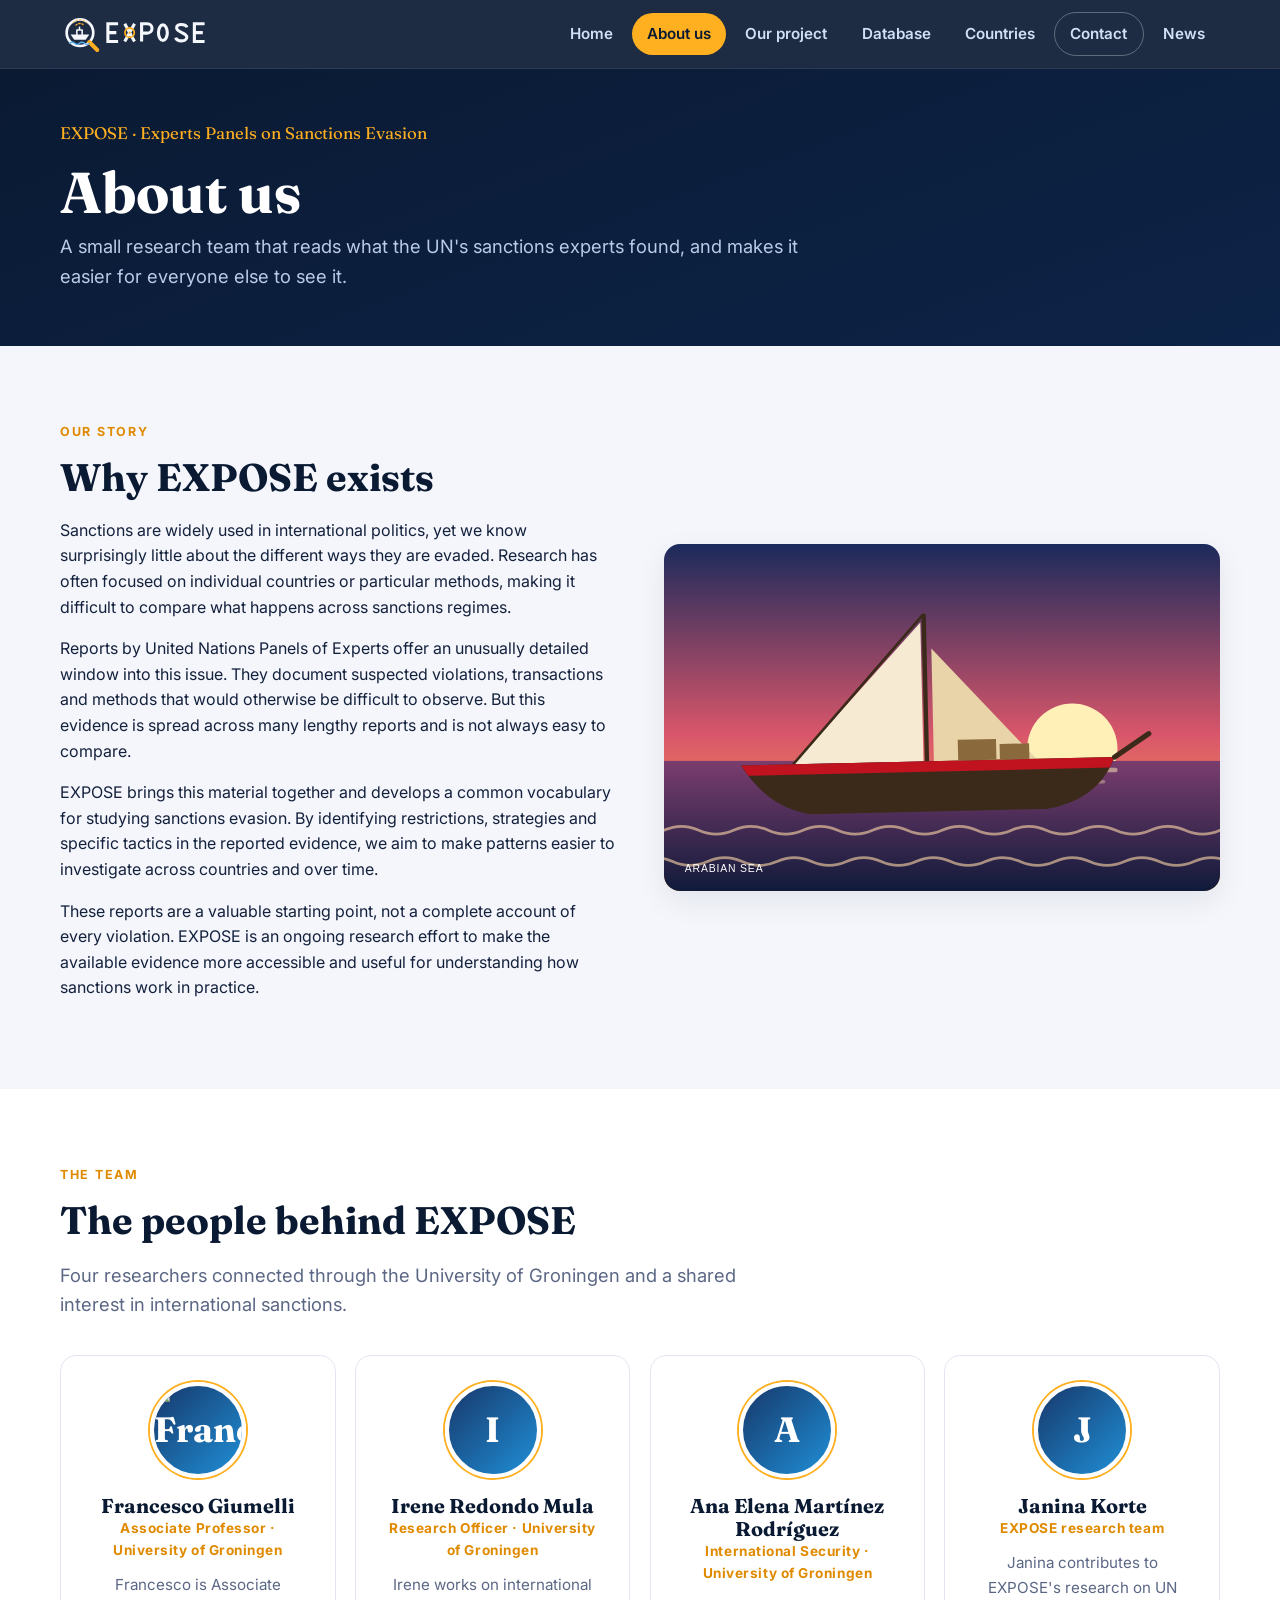
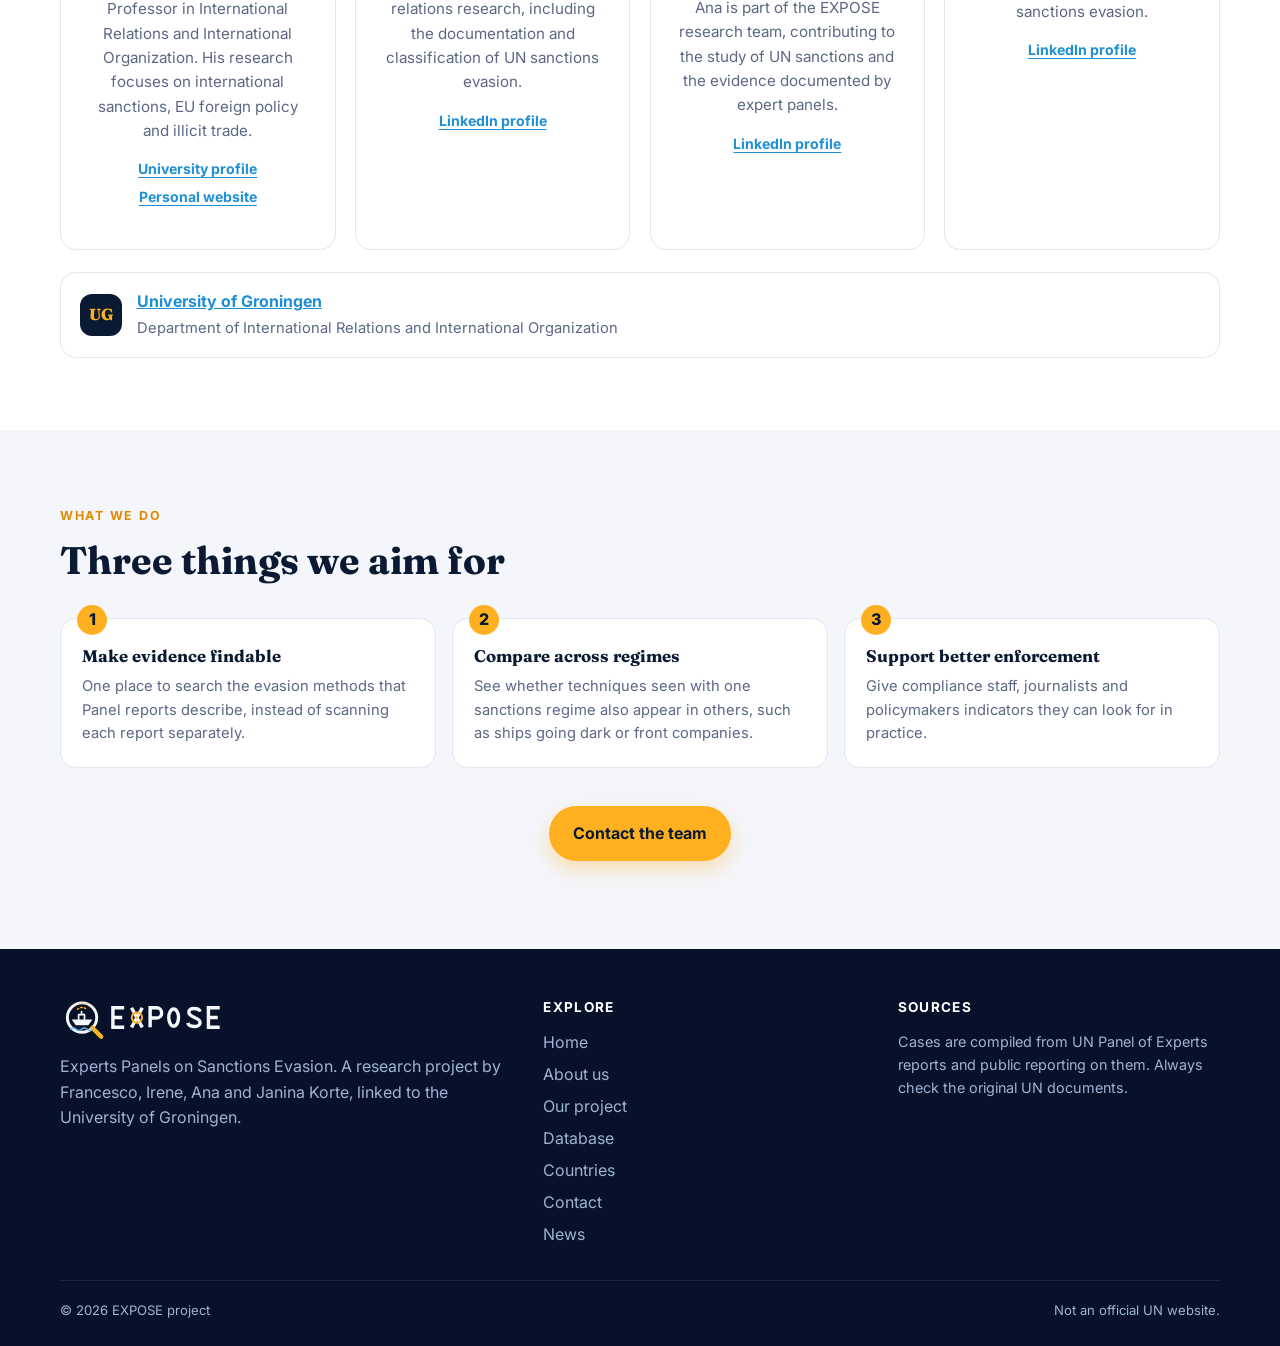
==== about.html @ 58bb4374 "Copy original EXPOSE Try 5 site and research data" ====
<!DOCTYPE html>
<html lang="en">
<head>
  <meta charset="utf-8">
  <meta name="viewport" content="width=device-width, initial-scale=1">
  <title>About us – EXPOSE</title>
  <meta name="description" content="The team behind EXPOSE, Experts Panels on Sanctions Evasion, University of Groningen.">
  <link rel="icon" href="assets/favicon.svg" type="image/svg+xml">
  <link rel="preconnect" href="https://fonts.googleapis.com">
  <link href="https://fonts.googleapis.com/css2?family=Fraunces:opsz,wght@9..144,600;9..144,700&family=Inter:wght@400;600;700;800&display=swap" rel="stylesheet">
  <link rel="stylesheet" href="css/style.css">
  <link rel="stylesheet" href="css/document-search.css">
</head>
<body data-page="about">
  <a class="skip" href="#main">Skip to content</a>
  <header class="site-header">
    <div class="container nav">
      <a class="brand" href="index.html" aria-label="EXPOSE home"><img src="assets/logo.svg" alt="EXPOSE"></a>
      <button class="menu-toggle" aria-expanded="false" aria-controls="menu">&#9776; Menu</button>
      <ul id="menu" class="menu">
        <li><a href="index.html">Home</a></li>
        <li><a href="about.html" aria-current="page">About us</a></li>
        <li><a href="our-project.html">Our project</a></li>
        <li><a href="database.html">Database</a></li>
        <li><a href="countries.html">Countries</a></li>
        <li class="cta"><a href="contact.html">Contact</a></li>
        <li><a href="news.html">News</a></li></ul>
    </div>
  </header>

  <main id="main">
    <section class="page-hero">
      <div class="container">
        <div class="tagline">EXPOSE &middot; Experts Panels on Sanctions Evasion</div>
        <h1>About us</h1>
        <p class="lead">A small research team that reads what the UN's sanctions experts found, and makes it easier for everyone else to see it.</p>
      </div>
    </section>

    <section>
      <div class="container split">
        <div class="reveal">
          <span class="eyebrow">Our story</span>
          <h2>Why EXPOSE exists</h2>
          <p>Sanctions are widely used in international politics, yet we know surprisingly little about the different ways they are evaded. Research has often focused on individual countries or particular methods, making it difficult to compare what happens across sanctions regimes.</p>
          <p>Reports by United Nations Panels of Experts offer an unusually detailed window into this issue. They document suspected violations, transactions and methods that would otherwise be difficult to observe. But this evidence is spread across many lengthy reports and is not always easy to compare.</p>
          <p>EXPOSE brings this material together and develops a common vocabulary for studying sanctions evasion. By identifying restrictions, strategies and specific tactics in the reported evidence, we aim to make patterns easier to investigate across countries and over time.</p>
          <p>These reports are a valuable starting point, not a complete account of every violation. EXPOSE is an ongoing research effort to make the available evidence more accessible and useful for understanding how sanctions work in practice.</p>
        </div>
        <div class="reveal">
          <img class="rounded" src="assets/img/dhow.svg" alt="Illustration of a traditional dhow at dusk in the Arabian Sea" loading="lazy">
        </div>
      </div>
    </section>

    <section class="section-alt">
      <div class="container">
        <div class="section-head reveal">
          <span class="eyebrow">The team</span>
          <h2>The people behind EXPOSE</h2>
          <p class="lead">Four researchers connected through the University of Groningen and a shared interest in international sanctions.</p>
        </div>
        <div class="team reveal">
          <article class="person">
            <img class="avatar" src="assets/francesco.jpg" alt="Francesco Giumelli">
            <h3>Francesco Giumelli</h3>
            <div class="role">Associate Professor · University of Groningen</div>
            <p>Francesco is Associate Professor in International Relations and International Organization. His research focuses on international sanctions, EU foreign policy and illicit trade.</p>
            <p class="profile-links"><a href="https://www.rug.nl/staff/f.giumelli/?lang=en" target="_blank" rel="noopener noreferrer">University profile</a><a href="https://www.giumelli.org" target="_blank" rel="noopener noreferrer">Personal website</a></p>
          </article>
          <article class="person">
            <div class="avatar" aria-hidden="true">I</div>
            <h3>Irene Redondo Mula</h3>
            <div class="role">Research Officer · University of Groningen</div>
            <p>Irene works on international relations research, including the documentation and classification of UN sanctions evasion.</p>
            <p class="profile-links"><a href="https://www.linkedin.com/in/irene-redondo-mula/" target="_blank" rel="noopener noreferrer">LinkedIn profile</a></p>
          </article>
          <article class="person">
            <div class="avatar" aria-hidden="true">A</div>
            <h3>Ana Elena Martínez Rodríguez</h3>
            <div class="role">International Security · University of Groningen</div>
            <p>Ana is part of the EXPOSE research team, contributing to the study of UN sanctions and the evidence documented by expert panels.</p>
            <p class="profile-links"><a href="https://www.linkedin.com/in/ana-elena-mtz/" target="_blank" rel="noopener noreferrer">LinkedIn profile</a></p>
          </article>
          <article class="person">
            <div class="avatar" aria-hidden="true">J</div>
            <h3>Janina Korte</h3>
            <div class="role">EXPOSE research team</div>
            <p>Janina contributes to EXPOSE's research on UN sanctions evasion.</p>
            <p class="profile-links"><a href="https://www.linkedin.com/in/janina-korte-214462223/" target="_blank" rel="noopener noreferrer">LinkedIn profile</a></p>
          </article>
        </div>
        <div class="uni reveal">
          <div class="dot" aria-hidden="true">UG</div>
          <div><strong><a href="https://www.rug.nl/" target="_blank" rel="noopener noreferrer">University of Groningen</a></strong><div class="uni-note">Department of International Relations and International Organization</div></div>
        </div>
      </div>
    </section>

    <section>
      <div class="container">
        <div class="section-head reveal">
          <span class="eyebrow">What we do</span>
          <h2>Three things we aim for</h2>
        </div>
        <div class="steps" style="grid-template-columns:repeat(3,1fr)">
          <div class="step reveal"><h3>Make evidence findable</h3><p>One place to search the evasion methods that Panel reports describe, instead of scanning each report separately.</p></div>
          <div class="step reveal"><h3>Compare across regimes</h3><p>See whether techniques seen with one sanctions regime also appear in others, such as ships going dark or front companies.</p></div>
          <div class="step reveal"><h3>Support better enforcement</h3><p>Give compliance staff, journalists and policymakers indicators they can look for in practice.</p></div>
        </div>
        <p style="text-align:center;margin-top:2.4rem"><a class="btn btn-primary" href="contact.html">Contact the team</a></p>
      </div>
    </section>
  </main>

  <footer class="site-footer">
    <div class="container">
      <div class="foot">
        <div><img src="assets/logo.svg" alt="EXPOSE"><p>Experts Panels on Sanctions Evasion. A research project by Francesco, Irene, Ana and Janina Korte, linked to the University of Groningen.</p></div>
        <div><h4>Explore</h4><ul><li><a href="index.html">Home</a></li><li><a href="about.html">About us</a></li><li><a href="our-project.html">Our project</a></li><li><a href="database.html">Database</a></li>
        <li><a href="countries.html">Countries</a></li><li><a href="contact.html">Contact</a></li><li><a href="news.html">News</a></li></ul></div>
        <div><h4>Sources</h4><p style="font-size:.9rem">Cases are compiled from UN Panel of Experts reports and public reporting on them. Always check the original UN documents.</p></div>
      </div>
      <div class="legal"><span>&copy; <span data-year></span> EXPOSE project</span><span>Not an official UN website.</span></div>
    </div>
  </footer>

  <script src="data/cases.js"></script>
  <script src="js/main.js"></script>
</body>
</html>
---- css/style.css ----
/* EXPOSE – Experts Panels on Sanctions Evasion */
:root{
  --navy:#0a1a33; --navy-2:#102a52; --navy-3:#17386b;
  --ink:#14213d; --muted:#5b6785; --bg:#f4f6fb; --card:#fff; --line:#e1e6f0;
  --amber:#ffb020; --amber-d:#e08a00; --teal:#2ec4b6; --blue:#1f8fd6;
  --radius:16px; --shadow:0 10px 30px rgba(10,26,51,.08);
  --serif:"Fraunces",Georgia,"Times New Roman",serif;
  --sans:"Inter",system-ui,-apple-system,"Segoe UI",Roboto,Arial,sans-serif;
}
*{box-sizing:border-box}
html{scroll-behavior:smooth}
body{margin:0;font-family:var(--sans);color:var(--ink);background:var(--bg);line-height:1.6;-webkit-font-smoothing:antialiased}
img{max-width:100%;display:block}
a{color:var(--blue)}
h1,h2,h3{font-family:var(--serif);line-height:1.15;margin:0 0 .5em;color:var(--navy)}
h1{font-size:clamp(2.2rem,5vw,3.6rem)} h2{font-size:clamp(1.7rem,3vw,2.4rem)} h3{font-size:1.25rem}
p{margin:0 0 1em}
.container{width:min(1160px,92vw);margin-inline:auto}
.skip{position:absolute;left:-999px;top:0;background:var(--amber);color:#000;padding:.6rem 1rem;z-index:100}
.skip:focus{left:8px;top:8px}
.eyebrow{display:inline-block;font-size:.78rem;font-weight:700;letter-spacing:.14em;text-transform:uppercase;color:var(--amber-d);margin-bottom:.8rem}
.lead{font-size:1.15rem;color:var(--muted);max-width:62ch}

/* header / menu */
.site-header{position:sticky;top:0;z-index:50;background:rgba(10,26,51,.92);backdrop-filter:blur(10px);border-bottom:1px solid rgba(255,255,255,.08)}
.nav{display:flex;align-items:center;justify-content:space-between;height:68px}
.brand img{height:40px;width:auto}
.menu{display:flex;gap:.25rem;list-style:none;margin:0;padding:0;align-items:center}
.menu a{display:block;padding:.55rem .95rem;border-radius:999px;color:#cfe0f7;text-decoration:none;font-weight:600;font-size:.95rem;transition:.2s}
.menu a:hover{background:rgba(255,255,255,.08);color:#fff}
.menu a[aria-current="page"]{color:#0a1a33;background:var(--amber)}
.menu .cta a{border:1px solid rgba(255,255,255,.3)}
.menu-toggle{display:none;background:none;border:1px solid rgba(255,255,255,.3);color:#fff;border-radius:10px;padding:.45rem .7rem;font-size:1rem;cursor:pointer}
@media(max-width:860px){
  .menu-toggle{display:block}
  .menu{position:absolute;left:0;right:0;top:68px;background:var(--navy);flex-direction:column;align-items:stretch;padding:.8rem 4vw 1.2rem;display:none;border-bottom:1px solid rgba(255,255,255,.1)}
  .menu.open{display:flex}
}

/* buttons */
.btn{display:inline-flex;align-items:center;gap:.5rem;padding:.8rem 1.4rem;border-radius:999px;font-weight:700;text-decoration:none;border:2px solid transparent;cursor:pointer;font-size:1rem;font-family:inherit;transition:transform .15s,box-shadow .15s,background .2s}
.btn:hover{transform:translateY(-2px)}
.btn-primary{background:var(--amber);color:#0a1a33;box-shadow:0 8px 20px rgba(255,176,32,.35)}
.btn-ghost{border-color:rgba(255,255,255,.4);color:#fff}
.btn-ghost:hover{background:rgba(255,255,255,.1)}
.btn-dark{background:var(--navy);color:#fff}
.btn-outline{border-color:var(--navy);color:var(--navy);background:transparent}
.btn-sm{padding:.5rem 1rem;font-size:.9rem}

/* hero */
.hero{background:radial-gradient(1200px 600px at 80% 0%,#1d4a8a 0%,transparent 60%),linear-gradient(160deg,var(--navy) 0%,#07122a 100%);color:#e9f0fb;padding:4.5rem 0 5.5rem;overflow:hidden}
.hero .grid{display:grid;grid-template-columns:1.05fr .95fr;gap:2.5rem;align-items:center}
.hero h1{color:#fff;font-size:clamp(1.9rem,3.6vw,2.8rem)}
.hero .logo-big{width:min(460px,100%);margin-bottom:1.2rem}
.expansion{display:flex;flex-wrap:wrap;gap:.35rem .7rem;font-family:var(--serif);font-size:clamp(1.15rem,2vw,1.5rem);margin:0 0 1.2rem;color:#cfe0f7}
.expansion b{color:var(--amber)}
.hero .lead{color:#b9cbe6}
.hero .actions{display:flex;flex-wrap:wrap;gap:.8rem;margin-top:1.6rem}
.hero-art img{width:100%;filter:drop-shadow(0 20px 40px rgba(0,0,0,.35))}
@media(max-width:900px){.hero .grid{grid-template-columns:1fr}}
.page-hero{background:linear-gradient(160deg,var(--navy),#0d2347);color:#cfe0f7;padding:3.2rem 0 3.4rem}
.page-hero h1{color:#fff;margin-bottom:.4rem}
.page-hero .tagline{font-family:var(--serif);color:var(--amber);font-size:1.05rem;margin-bottom:.8rem}
.page-hero .lead{color:#b9cbe6;margin:0}

/* sections */
section{padding:4.5rem 0}
.section-alt{background:#fff}
.section-head{max-width:720px;margin-bottom:2.2rem}
.split{display:grid;grid-template-columns:1fr 1fr;gap:3rem;align-items:center}
@media(max-width:860px){.split{grid-template-columns:1fr}}
.rounded{border-radius:var(--radius);box-shadow:var(--shadow)}

/* stats */
.stats{background:var(--navy-2);color:#fff;padding:0}
.stats .row{display:grid;grid-template-columns:repeat(5,minmax(0,1fr))}
.stat{padding:1.8rem 1rem;text-align:center;border-right:1px solid rgba(255,255,255,.08)}
.stat:last-child{border-right:0}
.stat .num{font-family:var(--serif);font-size:2.6rem;font-weight:700;color:var(--amber);line-height:1}
.stat .lab{font-size:.85rem;color:#a9bddb;letter-spacing:.06em;text-transform:uppercase;margin-top:.4rem}
@media(max-width:850px){.stats .row{grid-template-columns:repeat(2,1fr)}.stat{border-bottom:1px solid rgba(255,255,255,.08)}}

/* pillars */
.pillars{display:grid;grid-template-columns:repeat(3,1fr);gap:1rem;margin-top:1.5rem}
.pillar{background:var(--bg);border-radius:12px;padding:1rem 1.1rem;border:1px solid var(--line)}
.pillar b{display:block;color:var(--navy);margin-bottom:.2rem}
.pillar span{font-size:.92rem;color:var(--muted)}
@media(max-width:700px){.pillars{grid-template-columns:1fr}}

/* stepper */
.stepper{display:grid;grid-template-columns:1fr 1fr;gap:2.5rem;align-items:center}
@media(max-width:900px){.stepper{grid-template-columns:1fr}}
.tabs{display:flex;gap:.5rem;flex-wrap:wrap;margin-bottom:1.2rem}
.tab{border:1px solid var(--line);background:#fff;border-radius:999px;padding:.5rem 1rem;font-weight:600;cursor:pointer;font-family:inherit;color:var(--muted);transition:.2s}
.tab[aria-selected="true"]{background:var(--navy);color:#fff;border-color:var(--navy)}
.tabpanel{background:var(--bg);border:1px solid var(--line);border-radius:var(--radius);padding:1.4rem 1.5rem;min-height:170px}
.tabpanel h3{margin-bottom:.4rem}
.progress{height:6px;border-radius:99px;background:var(--line);margin-top:1.2rem;overflow:hidden}
.progress i{display:block;height:100%;background:var(--amber);width:25%;transition:width .35s}

/* category cards */
.cat-grid{display:grid;grid-template-columns:repeat(auto-fill,minmax(250px,1fr));gap:1.1rem}
.cat-card{display:block;text-decoration:none;color:inherit;background:#fff;border:1px solid var(--line);border-radius:var(--radius);padding:1.3rem 1.3rem 1.2rem;border-top:5px solid var(--c);transition:transform .2s,box-shadow .2s;position:relative}
.cat-card:hover{transform:translateY(-4px);box-shadow:var(--shadow)}
.cat-card h3{margin-bottom:.35rem}
.cat-card p{font-size:.93rem;color:var(--muted);margin-bottom:.8rem}
.cat-card .count{font-weight:700;font-size:.85rem;color:var(--c)}
.cat-card .arrow{position:absolute;right:1.1rem;bottom:1rem;transition:transform .2s}
.cat-card:hover .arrow{transform:translateX(4px)}

/* spotlight */
.spotlight{background:var(--navy);color:#dbe8fb;border-radius:24px;padding:2.4rem;display:grid;grid-template-columns:1.2fr .8fr;gap:2rem;align-items:center}
.spotlight h2,.spotlight h3{color:#fff}
.spotlight .meta{display:flex;gap:.5rem;flex-wrap:wrap;margin-bottom:.8rem}
.spotlight img{border-radius:14px}
@media(max-width:860px){.spotlight{grid-template-columns:1fr}}

/* tags */
.tag{display:inline-flex;align-items:center;gap:.4rem;font-size:.75rem;font-weight:700;padding:.22rem .65rem;border-radius:999px;background:color-mix(in srgb,var(--c,#999) 14%,white);color:color-mix(in srgb,var(--c,#555) 75%,black);white-space:nowrap}
.tag::before{content:"";width:8px;height:8px;border-radius:50%;background:var(--c,#999)}
.badge{font-size:.75rem;font-weight:700;padding:.22rem .65rem;border-radius:6px;background:var(--navy);color:#fff}
.badge.light{background:rgba(255,255,255,.14);color:#fff}
.badge.year{background:#e9eef8;color:var(--navy)}

/* team */
.team{display:grid;grid-template-columns:repeat(3,1fr);gap:1.2rem}
body[data-page="home"] .team,body[data-page="about"] .team{grid-template-columns:repeat(4,minmax(0,1fr))}
@media(max-width:860px){.team{grid-template-columns:1fr}}
.person{background:#fff;border:1px solid var(--line);border-radius:var(--radius);padding:1.6rem;text-align:center;transition:.2s}
.person:hover{box-shadow:var(--shadow);transform:translateY(-3px)}
.avatar{object-fit:cover;width:96px;height:96px;border-radius:50%;margin:0 auto 1rem;display:grid;place-items:center;font-family:var(--serif);font-size:2.2rem;font-weight:700;color:#fff;background:linear-gradient(135deg,var(--navy-3),var(--blue));border:4px solid #fff;box-shadow:0 0 0 2px var(--amber)}
.person h3{margin-bottom:.1rem}
.person .role{color:var(--amber-d);font-weight:700;font-size:.85rem;letter-spacing:.04em;margin-bottom:.7rem}
.person p{color:var(--muted);font-size:.95rem}
.placeholder-note{border:2px dashed var(--line);border-radius:var(--radius);padding:1.2rem 1.4rem;color:var(--muted);background:#fbfcfe}
.uni{display:flex;align-items:center;gap:.9rem;background:#fff;border:1px solid var(--line);border-radius:var(--radius);padding:1rem 1.2rem;margin-top:1.4rem}
.uni .dot{width:42px;height:42px;border-radius:12px;background:var(--navy);display:grid;place-items:center;color:var(--amber);font-weight:800;font-family:var(--serif)}

/* database */
.db-layout{display:grid;grid-template-columns:310px 1fr;gap:1.8rem;align-items:start}
@media(max-width:940px){.db-layout{grid-template-columns:1fr}}
.filters{background:#fff;border:1px solid var(--line);border-radius:var(--radius);padding:1.3rem;position:sticky;top:86px}
@media(max-width:940px){.filters{position:static}}
.filters h3{font-size:1.05rem;margin:1.1rem 0 .6rem;font-family:var(--sans);font-weight:700}
.filters h3:first-child{margin-top:0}
.field label,.label{display:block;font-weight:600;font-size:.85rem;margin-bottom:.3rem;color:var(--muted)}
input[type=text],input[type=email],select,textarea{width:100%;padding:.7rem .85rem;border:1.5px solid var(--line);border-radius:10px;font:inherit;background:#fff;color:var(--ink)}
input:focus,select:focus,textarea:focus{outline:3px solid rgba(31,143,214,.25);border-color:var(--blue)}
.chips{display:flex;flex-direction:column;gap:.45rem}
.chip{display:flex;align-items:center;gap:.6rem;padding:.55rem .7rem;border:1.5px solid var(--line);border-radius:10px;cursor:pointer;background:#fff;transition:.15s;font-size:.92rem;user-select:none}
.chip:hover{border-color:var(--c)}
.chip input{position:absolute;opacity:0;pointer-events:none}
.chip .sw{width:14px;height:14px;border-radius:4px;background:var(--c);flex:none}
.chip .n{margin-left:auto;font-size:.75rem;color:var(--muted);background:var(--bg);border-radius:99px;padding:.05rem .5rem}
.chip:has(input:checked){background:color-mix(in srgb,var(--c) 12%,white);border-color:var(--c);font-weight:700}
.chip:has(input:focus-visible){outline:3px solid rgba(31,143,214,.35)}
.seg{display:flex;border:1.5px solid var(--line);border-radius:10px;overflow:hidden}
.seg button{flex:1;border:0;background:#fff;padding:.5rem;font:inherit;font-weight:600;cursor:pointer;color:var(--muted)}
.seg button[aria-pressed="true"]{background:var(--navy);color:#fff}
.filters .row{display:flex;gap:.5rem;margin-top:1.2rem}
.results-bar{display:flex;flex-wrap:wrap;gap:.8rem;align-items:center;justify-content:space-between;margin-bottom:1rem}
.results-bar .count{font-weight:700;color:var(--navy)}
.active-filters{display:flex;flex-wrap:wrap;gap:.4rem;margin-bottom:1rem}
.pill-x{border:0;font:inherit;font-size:.8rem;font-weight:600;background:var(--navy);color:#fff;border-radius:99px;padding:.25rem .7rem;cursor:pointer}
.pill-x::after{content:" \00d7";opacity:.7}
.minichart{background:#fff;border:1px solid var(--line);border-radius:var(--radius);padding:1rem 1.2rem;margin-bottom:1.2rem}
.minichart h4{margin:0 0 .6rem;font-size:.85rem;color:var(--muted);text-transform:uppercase;letter-spacing:.08em}
.bar-row{display:grid;grid-template-columns:150px 1fr 28px;align-items:center;gap:.6rem;font-size:.82rem;margin:.28rem 0}
.bar-row .track{height:10px;background:var(--bg);border-radius:99px;overflow:hidden}
.bar-row .fill{height:100%;border-radius:99px;background:var(--c);transition:width .4s}
@media(max-width:560px){.bar-row{grid-template-columns:110px 1fr 24px}}
.cases{display:grid;gap:1rem}
.case{background:#fff;border:1px solid var(--line);border-left:6px solid var(--c);border-radius:var(--radius);padding:1.2rem 1.3rem;animation:in .35s both}
@keyframes in{from{opacity:0;transform:translateY(8px)}to{opacity:1;transform:none}}
.case .top{display:flex;flex-wrap:wrap;gap:.4rem;align-items:center;margin-bottom:.5rem}
.case .id{font-size:.75rem;color:var(--muted);font-weight:700;margin-left:auto}
.case h3{margin:.1rem 0 .4rem;font-size:1.2rem}
.case p{color:#34405e;margin-bottom:.6rem}
.case .tags{display:flex;flex-wrap:wrap;gap:.4rem;margin-bottom:.4rem}
.case .more{display:none;border-top:1px dashed var(--line);margin-top:.8rem;padding-top:.8rem;font-size:.93rem}
.case.open .more{display:block}
.case .more dt{font-weight:700;color:var(--navy);font-size:.78rem;letter-spacing:.06em;text-transform:uppercase;margin-top:.6rem}
.case .more dd{margin:0}
.toggle{background:none;border:0;color:var(--blue);font:inherit;font-weight:700;cursor:pointer;padding:0}
.empty{text-align:center;background:#fff;border:2px dashed var(--line);border-radius:var(--radius);padding:3rem 1rem;color:var(--muted)}
.notice{background:#fff8e6;border:1px solid #ffe2a3;border-radius:12px;padding:.9rem 1.1rem;font-size:.9rem;color:#6b4a00;margin-bottom:1.2rem}

/* accordion */
.acc{display:grid;gap:.7rem}
.acc details{background:#fff;border:1px solid var(--line);border-radius:14px;border-left:6px solid var(--c);padding:0}
.acc summary{list-style:none;cursor:pointer;padding:1rem 1.2rem;font-weight:700;display:flex;align-items:center;gap:.8rem;color:var(--navy)}
.acc summary::-webkit-details-marker{display:none}
.acc summary::after{content:"+";margin-left:auto;font-size:1.4rem;color:var(--muted);transition:.2s}
.acc details[open] summary::after{content:"\2212"}
.acc .body{padding:0 1.2rem 1.2rem;color:#34405e}
.acc .body ul{margin:.3rem 0 .8rem;padding-left:1.1rem}

/* timeline / steps */
.steps{counter-reset:s;display:grid;grid-template-columns:repeat(4,1fr);gap:1rem}
@media(max-width:900px){.steps{grid-template-columns:1fr 1fr}}
@media(max-width:560px){.steps{grid-template-columns:1fr}}
.step{background:#fff;border:1px solid var(--line);border-radius:var(--radius);padding:1.3rem;position:relative}
.step::before{counter-increment:s;content:counter(s);position:absolute;top:-14px;left:16px;background:var(--amber);color:var(--navy);width:30px;height:30px;border-radius:50%;display:grid;place-items:center;font-weight:800}
.step h3{margin-top:.5rem;font-size:1.05rem}
.step p{font-size:.92rem;color:var(--muted);margin:0}
.regimes{display:grid;grid-template-columns:repeat(auto-fit,minmax(220px,1fr));gap:1rem}
.regime{background:#fff;border:1px solid var(--line);border-radius:var(--radius);padding:1.2rem}
.regime h3{margin-bottom:.2rem}
.regime small{color:var(--muted)}
.sources{columns:2;column-gap:2rem;padding-left:1.1rem}
@media(max-width:700px){.sources{columns:1}}
.sources li{margin-bottom:.5rem;break-inside:avoid;font-size:.93rem}

/* contact */
.form-card{background:#fff;border:1px solid var(--line);border-radius:24px;padding:2rem;box-shadow:var(--shadow)}
.form-grid{display:grid;grid-template-columns:1fr 1fr;gap:1rem}
.form-grid .full{grid-column:1/-1}
@media(max-width:640px){.form-grid{grid-template-columns:1fr}}
.field .err{display:none;color:#c1121f;font-size:.82rem;margin-top:.3rem;font-weight:600}
.field.invalid .err{display:block}
.field.invalid input,.field.invalid select,.field.invalid textarea{border-color:#c1121f}
.hp{position:absolute;left:-9999px}
.counter{font-size:.78rem;color:var(--muted);text-align:right}
.success{display:none;background:#e8f8f0;border:1px solid #a6e3c4;color:#0d5c37;border-radius:14px;padding:1.2rem 1.4rem;margin-top:1.2rem}
.success.show{display:block}
.contact-grid{display:grid;grid-template-columns:1.5fr 1fr;gap:2rem;align-items:start}
@media(max-width:900px){.contact-grid{grid-template-columns:1fr}}
.contact-side{display:grid;gap:1rem;align-content:start}
.info{background:#fff;border:1px solid var(--line);border-radius:var(--radius);padding:1.2rem 1.3rem}
.info h3{font-size:1.05rem;margin-bottom:.3rem}
.info p{margin:0;color:var(--muted);font-size:.93rem}

/* footer */
.site-footer{background:#07122a;color:#9fb3d3;padding:3rem 0 1.6rem}
.foot{display:grid;grid-template-columns:1.4fr 1fr 1fr;gap:2rem}
@media(max-width:760px){.foot{grid-template-columns:1fr}}
.site-footer img{height:44px;margin-bottom:.8rem}
.site-footer h4{color:#fff;margin:0 0 .7rem;font-size:.85rem;letter-spacing:.1em;text-transform:uppercase}
.site-footer ul{list-style:none;margin:0;padding:0;display:grid;gap:.4rem}
.site-footer a{color:#9fb3d3;text-decoration:none}.site-footer a:hover{color:#fff}
.legal{border-top:1px solid rgba(255,255,255,.08);margin-top:2rem;padding-top:1.2rem;font-size:.82rem;display:flex;flex-wrap:wrap;justify-content:space-between;gap:.6rem}

/* reveal */
.reveal{opacity:0;transform:translateY(18px);transition:opacity .7s,transform .7s}
.reveal.in{opacity:1;transform:none}
@media(prefers-reduced-motion:reduce){.reveal{opacity:1;transform:none;transition:none}*{animation:none!important;scroll-behavior:auto}}

/* Research team external profiles */
.person .profile-links{display:flex;flex-wrap:wrap;gap:.35rem .7rem;justify-content:center;margin-top:.9rem;font-size:.88rem}
.person .profile-links a{font-weight:700;color:var(--blue);text-decoration:underline;text-underline-offset:3px}
.uni .uni-note{color:var(--muted);font-size:.92rem;margin-top:.15rem}
@media(max-width:860px){body[data-page="home"] .team,body[data-page="about"] .team{grid-template-columns:1fr}}

/* Our Project: source links stay immediately below the section they document. */
body[data-page="project"] .section-sources{grid-column:1/-1;margin:1.15rem 0 0;font-size:.87rem;color:var(--muted);line-height:1.7}
body[data-page="project"] .section-sources a{color:var(--blue);text-decoration:underline;text-underline-offset:2px}
body[data-page="project"] .project-db-link{grid-column:1/-1;margin:1.5rem 0 0}
---- css/document-search.css ----
.search-section{padding-top:2rem}.search-box{background:white;border:1px solid var(--line);border-radius:16px;padding:1.5rem;margin-bottom:1rem}.search-box label{display:block;font-weight:700;margin-bottom:.4rem}.query-row{display:flex;gap:.8rem;margin-bottom:1.2rem}.query-row input{flex:1;min-width:0;border:2px solid var(--line);border-radius:10px;padding:.85rem;font:inherit}.search-controls{display:grid;grid-template-columns:2fr 2fr 1fr 1.4fr;gap:.8rem}.search-controls select{min-width:0;font-size:.9rem}.clear-search{border:0;background:none;text-decoration:underline;color:var(--blue);font:inherit;cursor:pointer;margin-top:1rem}.search-note,.search-dates{color:var(--muted);font-size:.9rem}.search-result{background:white;border:1px solid var(--line);border-radius:16px;padding:1.5rem;margin-bottom:1rem}.search-result h2{font-size:1.4rem;margin:.6rem 0}.search-meta,.search-actions{display:flex;flex-wrap:wrap;gap:.7rem;align-items:center}.search-metrics{font-size:.85rem;font-weight:600}.search-snippet{overflow-wrap:anywhere;border-left:3px solid var(--amber);padding-left:1rem}.search-result mark{background:#ffe6a3;color:#14213d;padding:0 .1em}.document-text{margin-top:1rem;border-top:1px solid var(--line);padding-top:1rem}.document-text summary,.search-help summary{cursor:pointer;font-weight:700;color:var(--blue)}.full-document{white-space:pre-wrap;overflow-wrap:anywhere;max-height:65vh;overflow:auto;padding:1rem;background:var(--bg);margin-top:1rem}.search-help{margin-top:2rem}.search-help p{margin-top:1rem}[hidden]{display:none!important}
@media(max-width:1100px){.menu-toggle{display:block}.menu{position:absolute;left:0;right:0;top:68px;background:var(--navy);flex-direction:column;align-items:stretch;padding:.8rem 4vw 1.2rem;display:none;border-bottom:1px solid rgba(255,255,255,.1)}.menu.open{display:flex}}
@media(max-width:760px){.query-row{flex-direction:column}.search-controls{grid-template-columns:1fr 1fr}.search-result{padding:1rem}}@media(max-width:450px){.search-controls{grid-template-columns:1fr}}
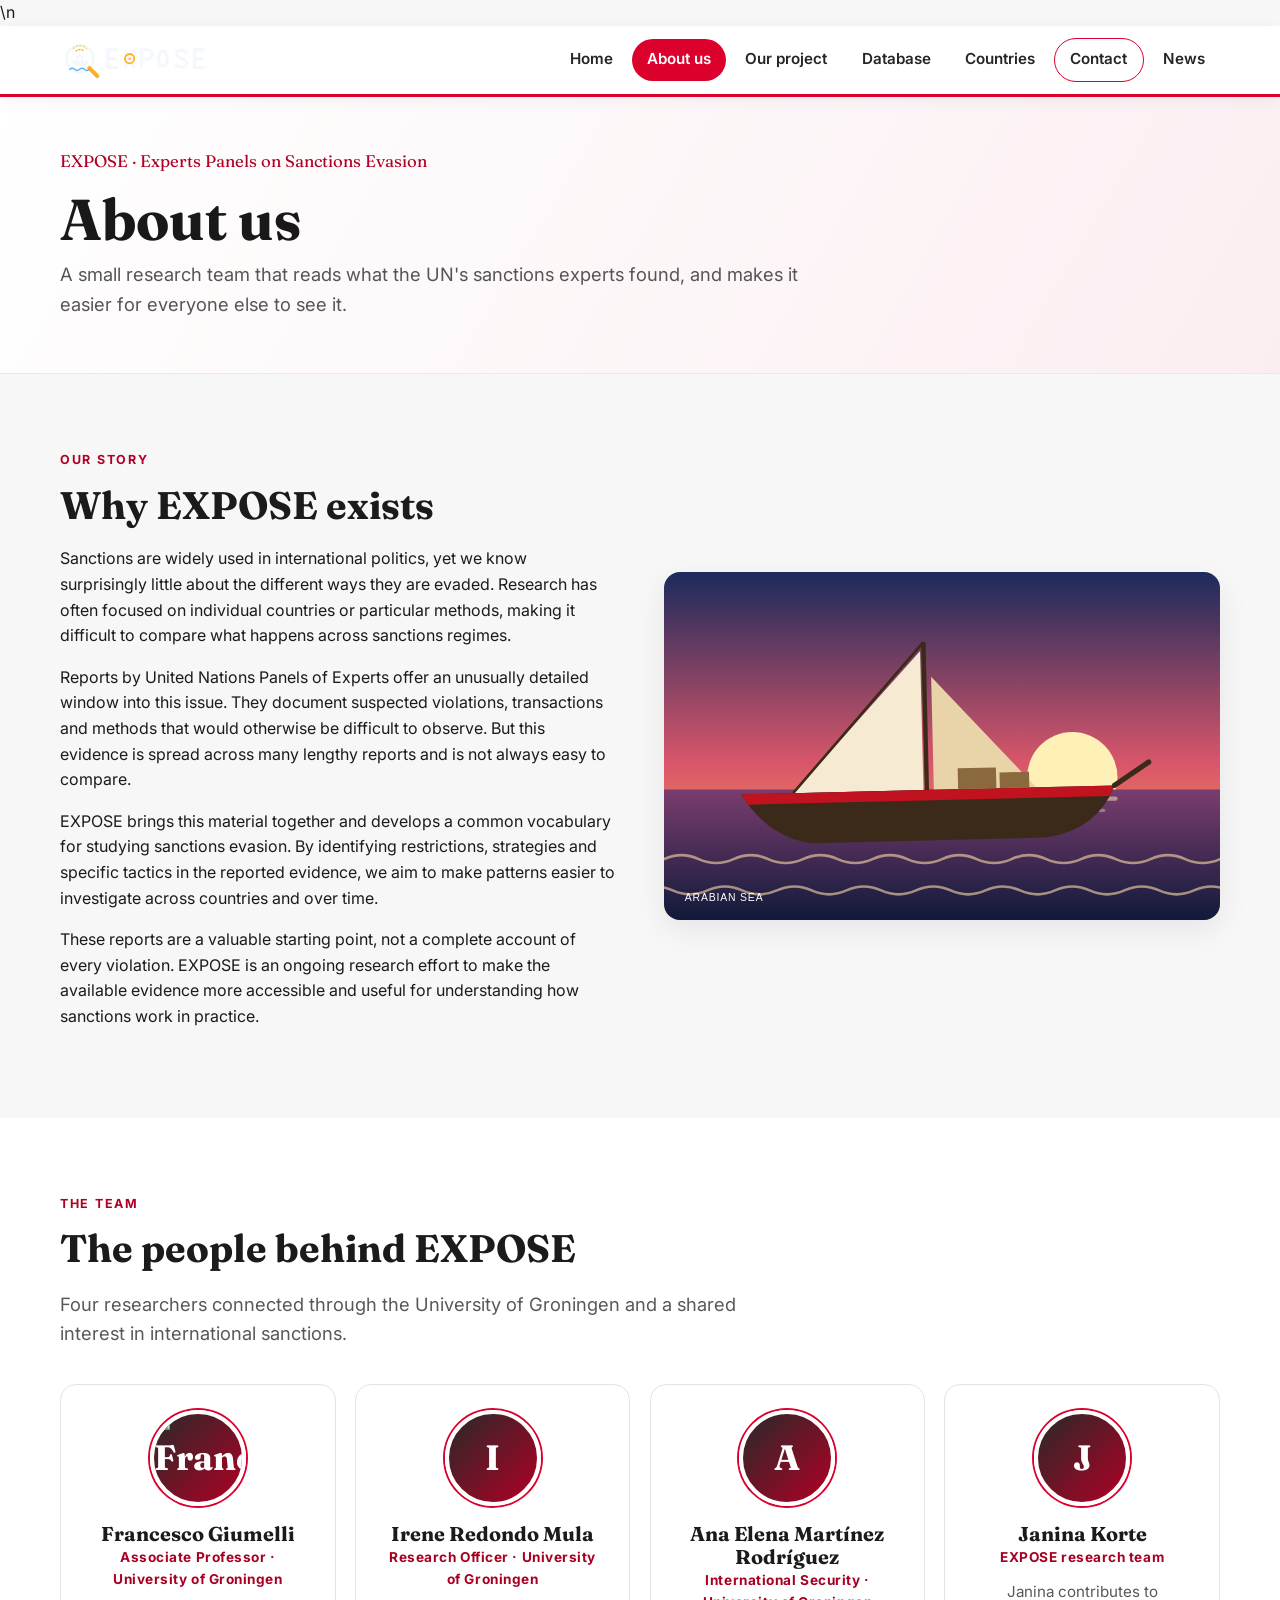
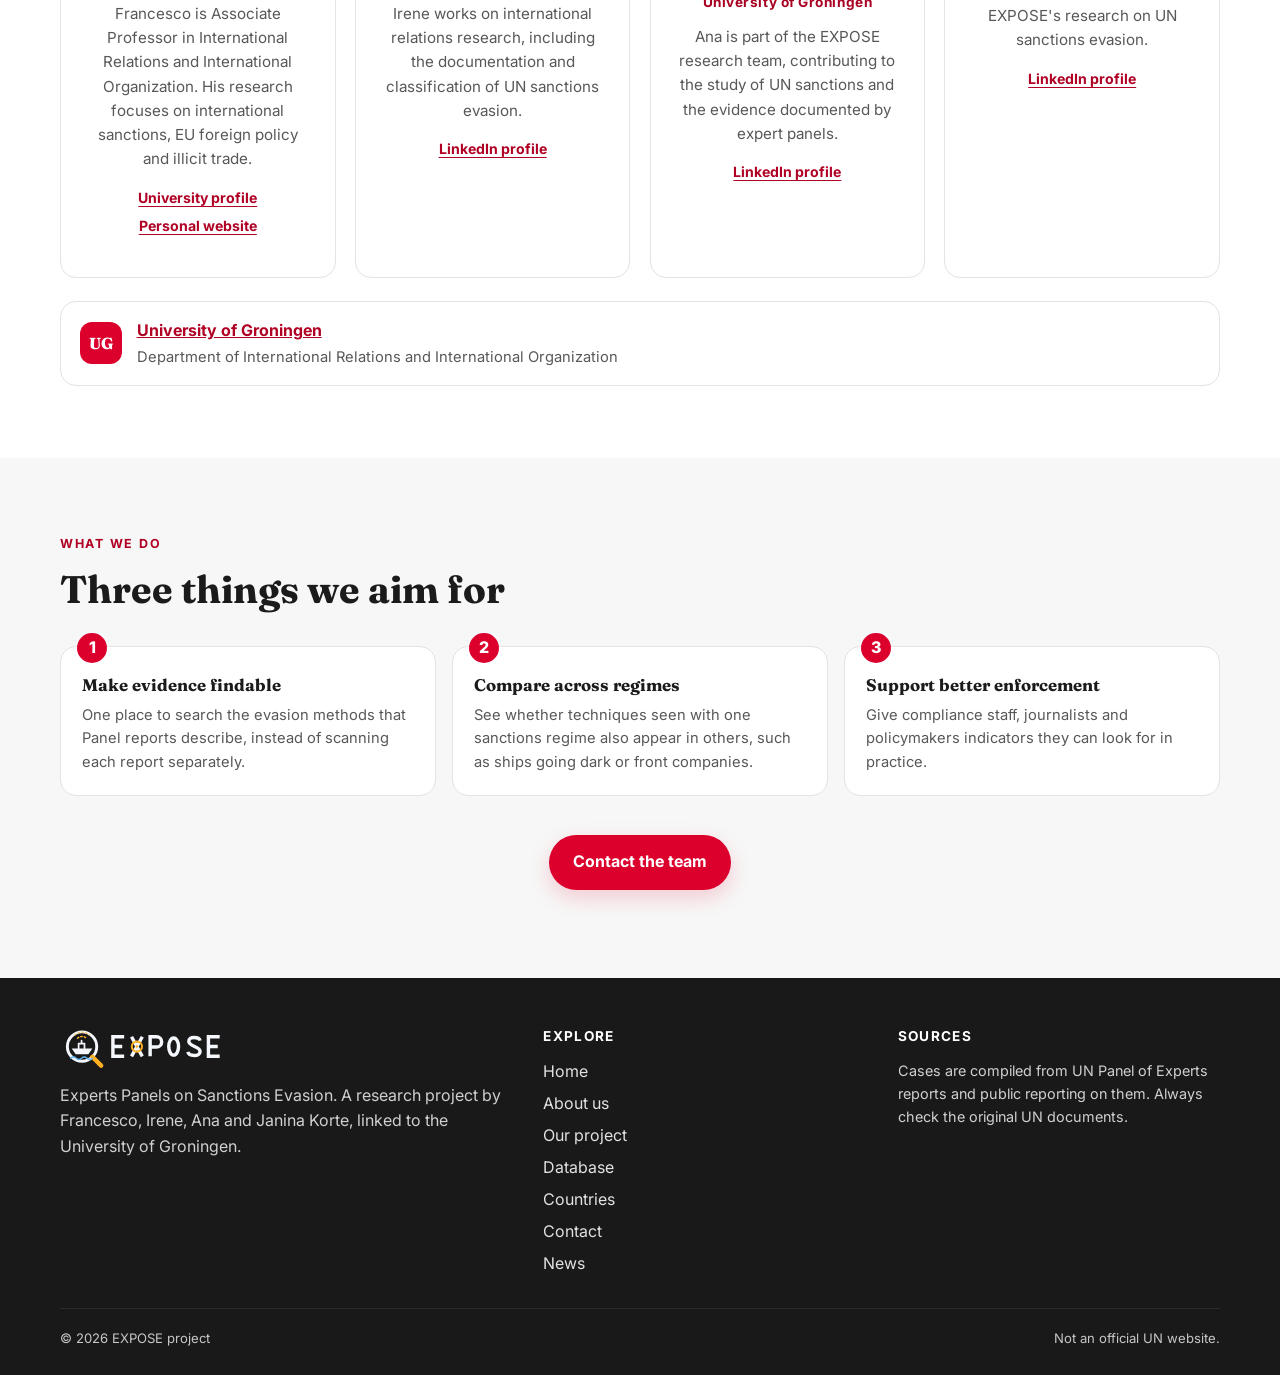
==== commit 6972613a: "Load Groningen-inspired visual theme on about.html" ====
--- a/about.html
+++ b/about.html
@@ -10,7 +10,7 @@
   <link href="https://fonts.googleapis.com/css2?family=Fraunces:opsz,wght@9..144,600;9..144,700&family=Inter:wght@400;600;700;800&display=swap" rel="stylesheet">
   <link rel="stylesheet" href="css/style.css">
   <link rel="stylesheet" href="css/document-search.css">
-</head>
+  <link rel="stylesheet" href="css/rug-theme.css">\n</head>
 <body data-page="about">
   <a class="skip" href="#main">Skip to content</a>
   <header class="site-header">
--- a/css/rug-theme.css
+++ b/css/rug-theme.css
@@ -0,0 +1,72 @@
+/* EXPOSE | Groningen-inspired red, black and white edition.
+   Branding is an aesthetic reference, not an official university identity.
+   Keep distinct colours for maps, coding categories and YES/NO/NO DATA. */
+:root{
+ --navy:#171717;--navy-2:#292929;--navy-3:#3b3b3b;
+ --ink:#1b1b1b;--muted:#585858;--bg:#f7f7f7;--card:#fff;--line:#e3e3e3;
+ --amber:#dc002d;--amber-d:#b00024;--blue:#b00024;
+ --shadow:0 10px 32px rgba(0,0,0,.075)
+}
+body{background:var(--bg);color:var(--ink)}
+a{color:#b00024}a:hover{color:#8c001c}
+h1,h2,h3{color:#1b1b1b}
+.site-header{background:rgba(255,255,255,.97);border-bottom:3px solid #dc002d;box-shadow:0 3px 16px rgba(0,0,0,.055)}
+.menu a{color:#252525}
+.menu a:hover{color:#a50021;background:#f9e9ed}
+.menu a[aria-current="page"]{color:#fff;background:#dc002d}
+.menu .cta a{border-color:#dc002d}
+.menu-toggle{color:#222;border-color:#ccc}
+.hero{background:radial-gradient(700px 480px at 90% 10%,#f9e6eb 0%,transparent 75%),linear-gradient(145deg,#fff 0%,#fafafa 100%);color:#1b1b1b;border-bottom:1px solid #eaeaea}
+.hero h1,.hero .expansion{color:#1b1b1b}
+.hero .lead{color:#555}
+.hero .expansion b{color:#dc002d}
+.hero-art img{filter:drop-shadow(0 18px 30px rgba(0,0,0,.12))}
+.page-hero{background:linear-gradient(120deg,#fff 0%,#fbeef1 100%);color:#262626;border-bottom:1px solid #e9e9e9}
+.page-hero h1{color:#191919}
+.page-hero .tagline{color:#b00024}
+.page-hero .lead{color:#555}
+.btn-primary{background:#dc002d;color:#fff;box-shadow:0 8px 22px rgba(220,0,45,.18)}
+.btn-primary:hover{background:#b00024;color:#fff}
+.btn-dark{background:#222;color:#fff}
+.btn-outline{border-color:#b00024;color:#b00024}
+.btn-outline:hover{background:#fbeef1}
+.hero .btn-ghost{border-color:#b00024;color:#b00024}
+.hero .btn-ghost:hover{background:#fbeef1}
+.stats{background:#222}
+.stat .num{color:#fff}
+.stat .lab{color:#d7d7d7}
+.eyebrow{color:#b00024}
+.step::before{background:#dc002d;color:#fff}
+.progress i{background:#dc002d}
+.tab[aria-selected="true"],.seg button[aria-pressed="true"],.pill-x{background:#dc002d;border-color:#dc002d;color:#fff}
+.badge{background:#272727}
+.badge.year{background:#fbe8ec;color:#9b001f}
+.spotlight{background:#222;color:#f2f2f2}
+.spotlight h2,.spotlight h3{color:#fff}
+.spotlight .btn-ghost{color:#fff;border-color:#fff}
+.spotlight .btn-ghost:hover{background:#3a3a3a}
+.avatar{background:linear-gradient(135deg,#292929,#b00024);box-shadow:0 0 0 2px #dc002d}
+.person .role{color:#a80022}
+.uni .dot{background:#dc002d;color:#fff}
+input:focus,select:focus,textarea:focus{border-color:#dc002d;outline-color:rgba(220,0,45,.2)}
+.chip:has(input:focus-visible){outline-color:rgba(220,0,45,.25)}
+.db-view-tabs button[aria-selected="true"]{border-bottom-color:#dc002d;color:#171717}
+.db-search-primary input:focus{border-color:#dc002d}
+.db-active-pair{background:#fbeef1;border-left-color:#dc002d}
+.db-chip{background:#f2f2f2;color:#333}
+.db-full-document{background:#fafafa}
+#mx-table thead th{background:#f4f4f4}
+#mx-table tbody th{background:#fafafa}
+#mx-table th.db-matrix-corner{background:#ededed}
+.db-cell-details{background:#fafafa}
+.news-category{color:#9c0020;background:#fbe8ed}
+.site-footer{background:#191919;color:#d0d0d0}
+.site-footer a{color:#e2e2e2}
+.site-footer a:hover{color:#fff}
+.site-footer .legal{color:#c7c7c7}
+:focus-visible{outline:3px solid #dc002d;outline-offset:3px}
+@media(max-width:860px){
+ .menu{background:#fff;border-bottom:2px solid #dc002d}
+ .menu a{color:#222}
+ .menu a[aria-current="page"]{color:#fff}
+}
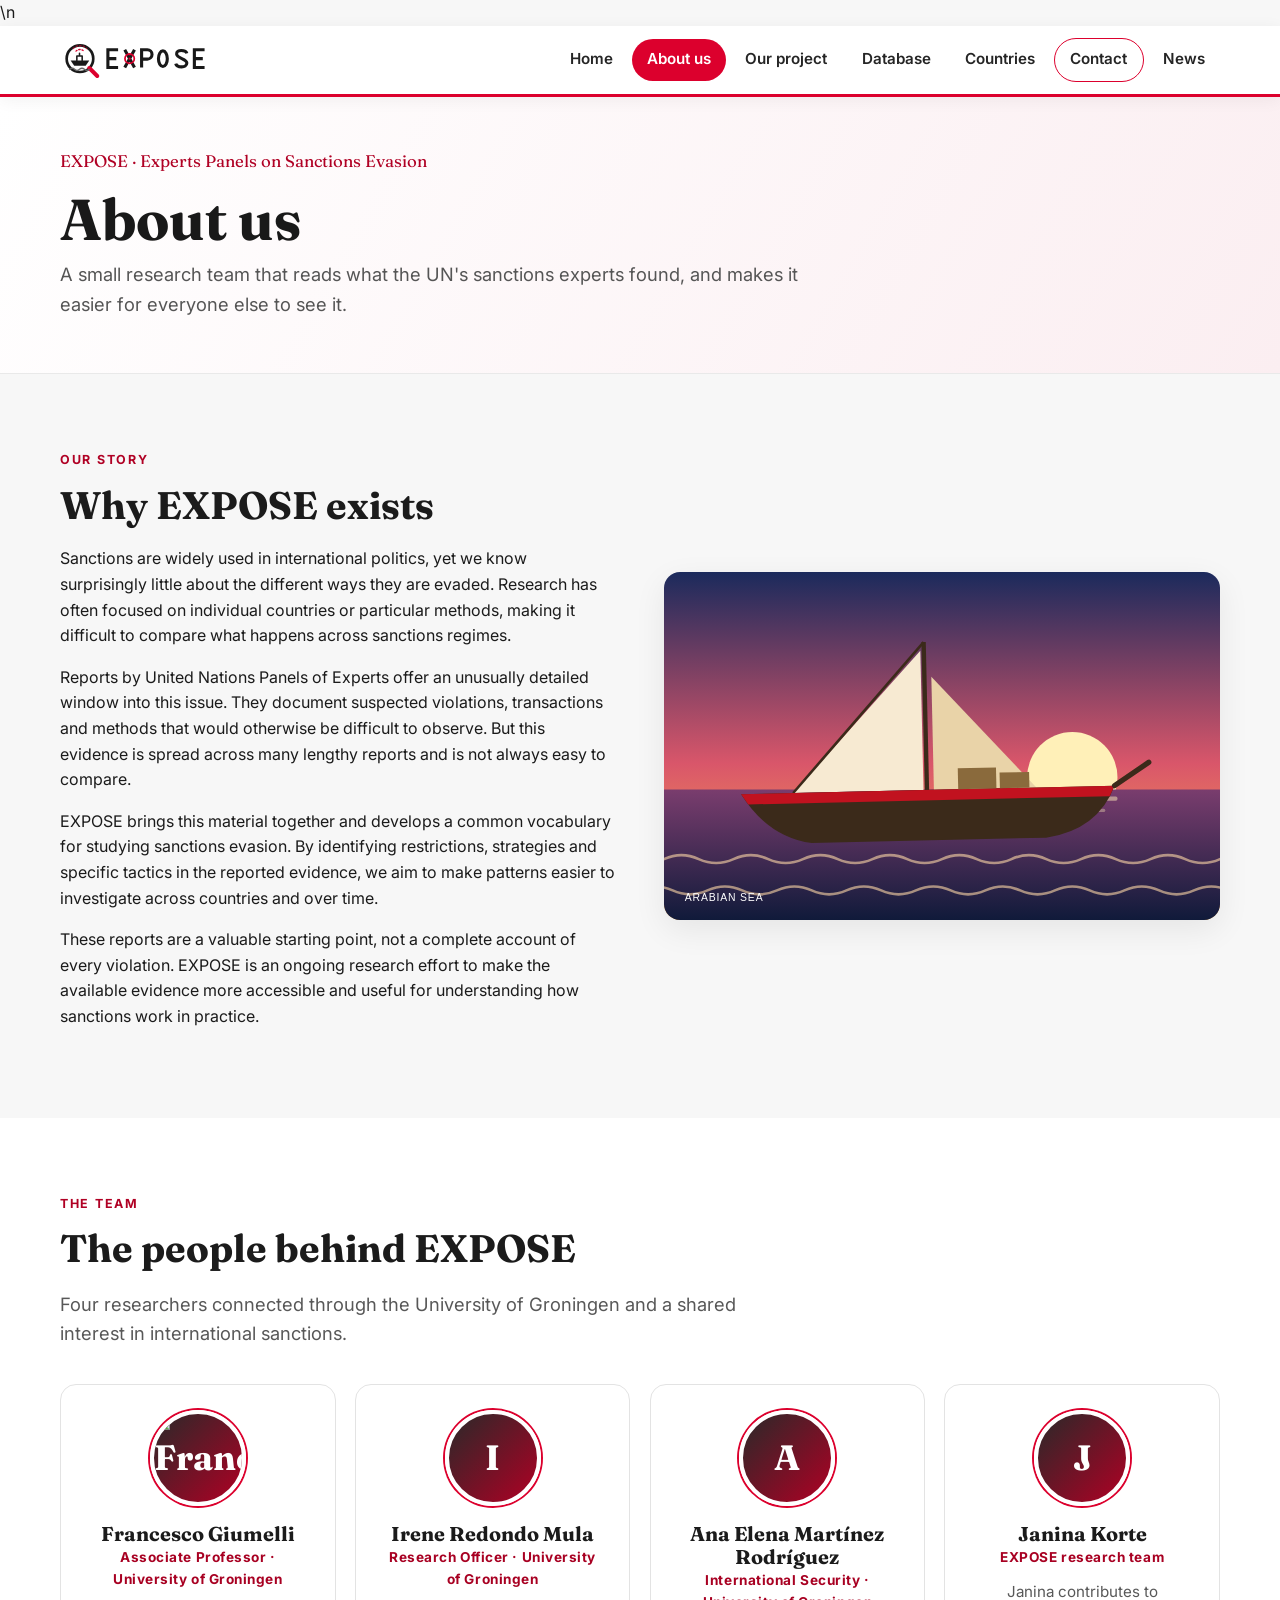
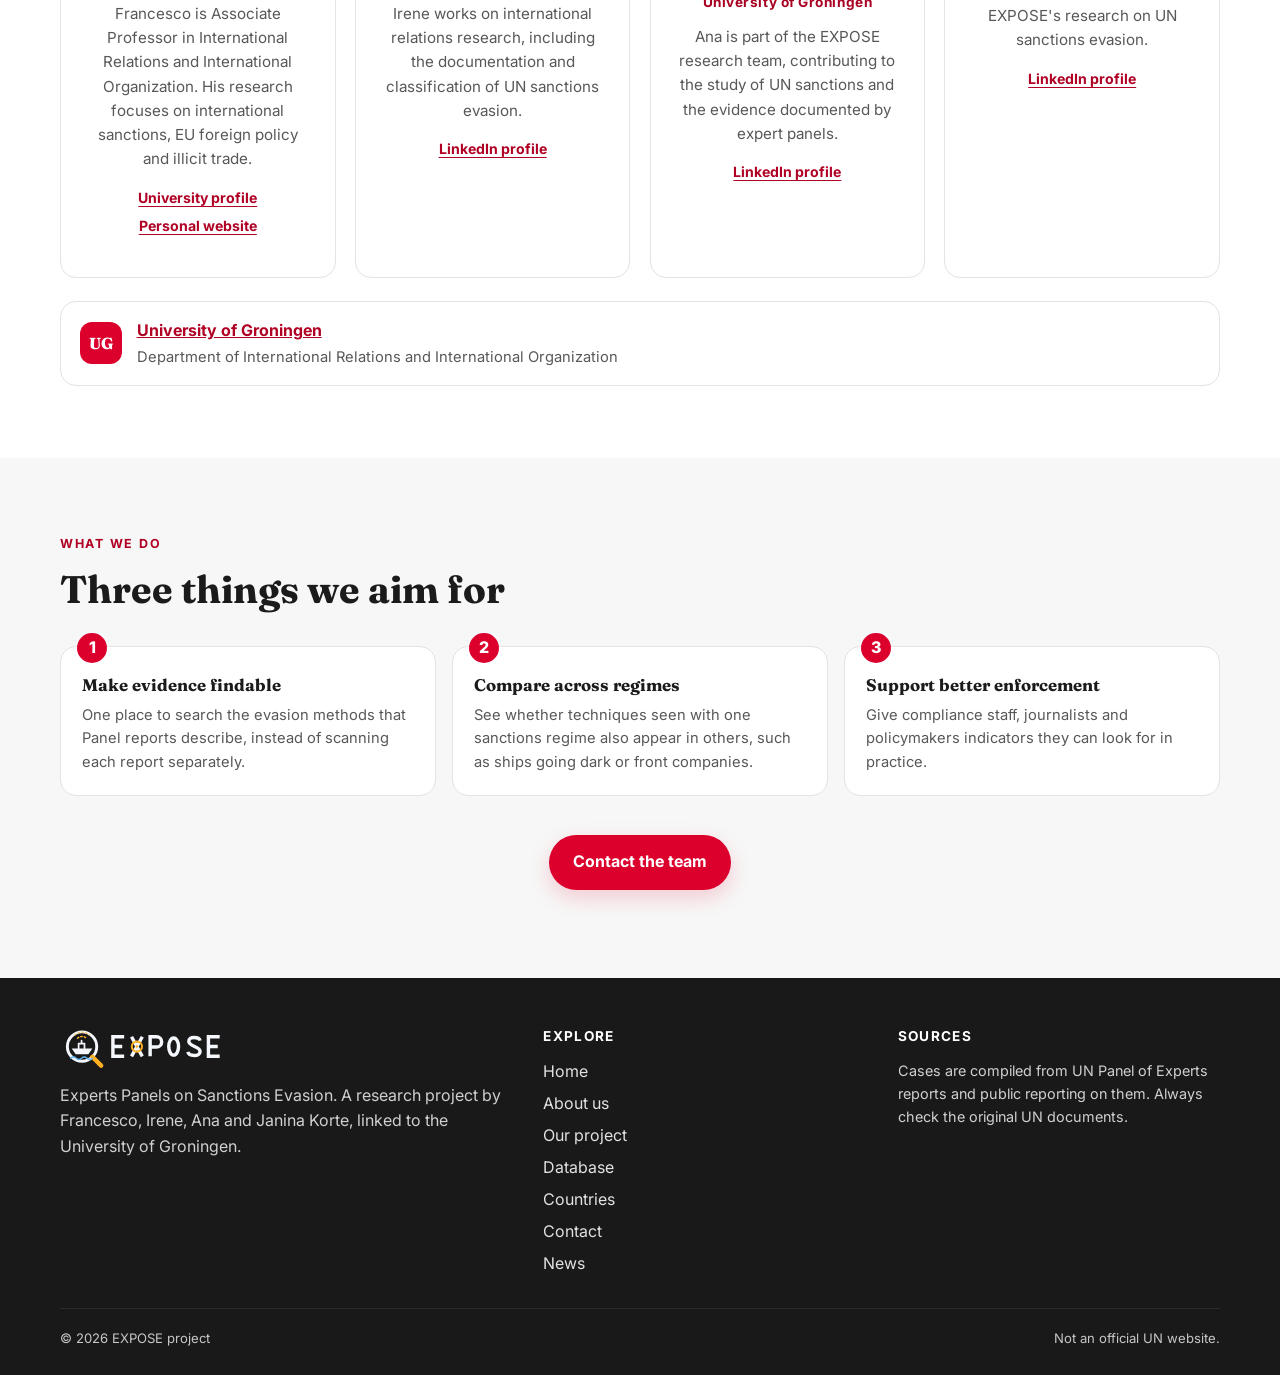
==== commit c69ec316: "Use legible EXPOSE logo in white navigation and light hero" ====
--- a/about.html
+++ b/about.html
@@ -15,7 +15,7 @@
   <a class="skip" href="#main">Skip to content</a>
   <header class="site-header">
     <div class="container nav">
-      <a class="brand" href="index.html" aria-label="EXPOSE home"><img src="assets/logo.svg" alt="EXPOSE"></a>
+      <a class="brand" href="index.html" aria-label="EXPOSE home"><img src="assets/logo-on-light.svg" alt="EXPOSE"></a>
       <button class="menu-toggle" aria-expanded="false" aria-controls="menu">&#9776; Menu</button>
       <ul id="menu" class="menu">
         <li><a href="index.html">Home</a></li>
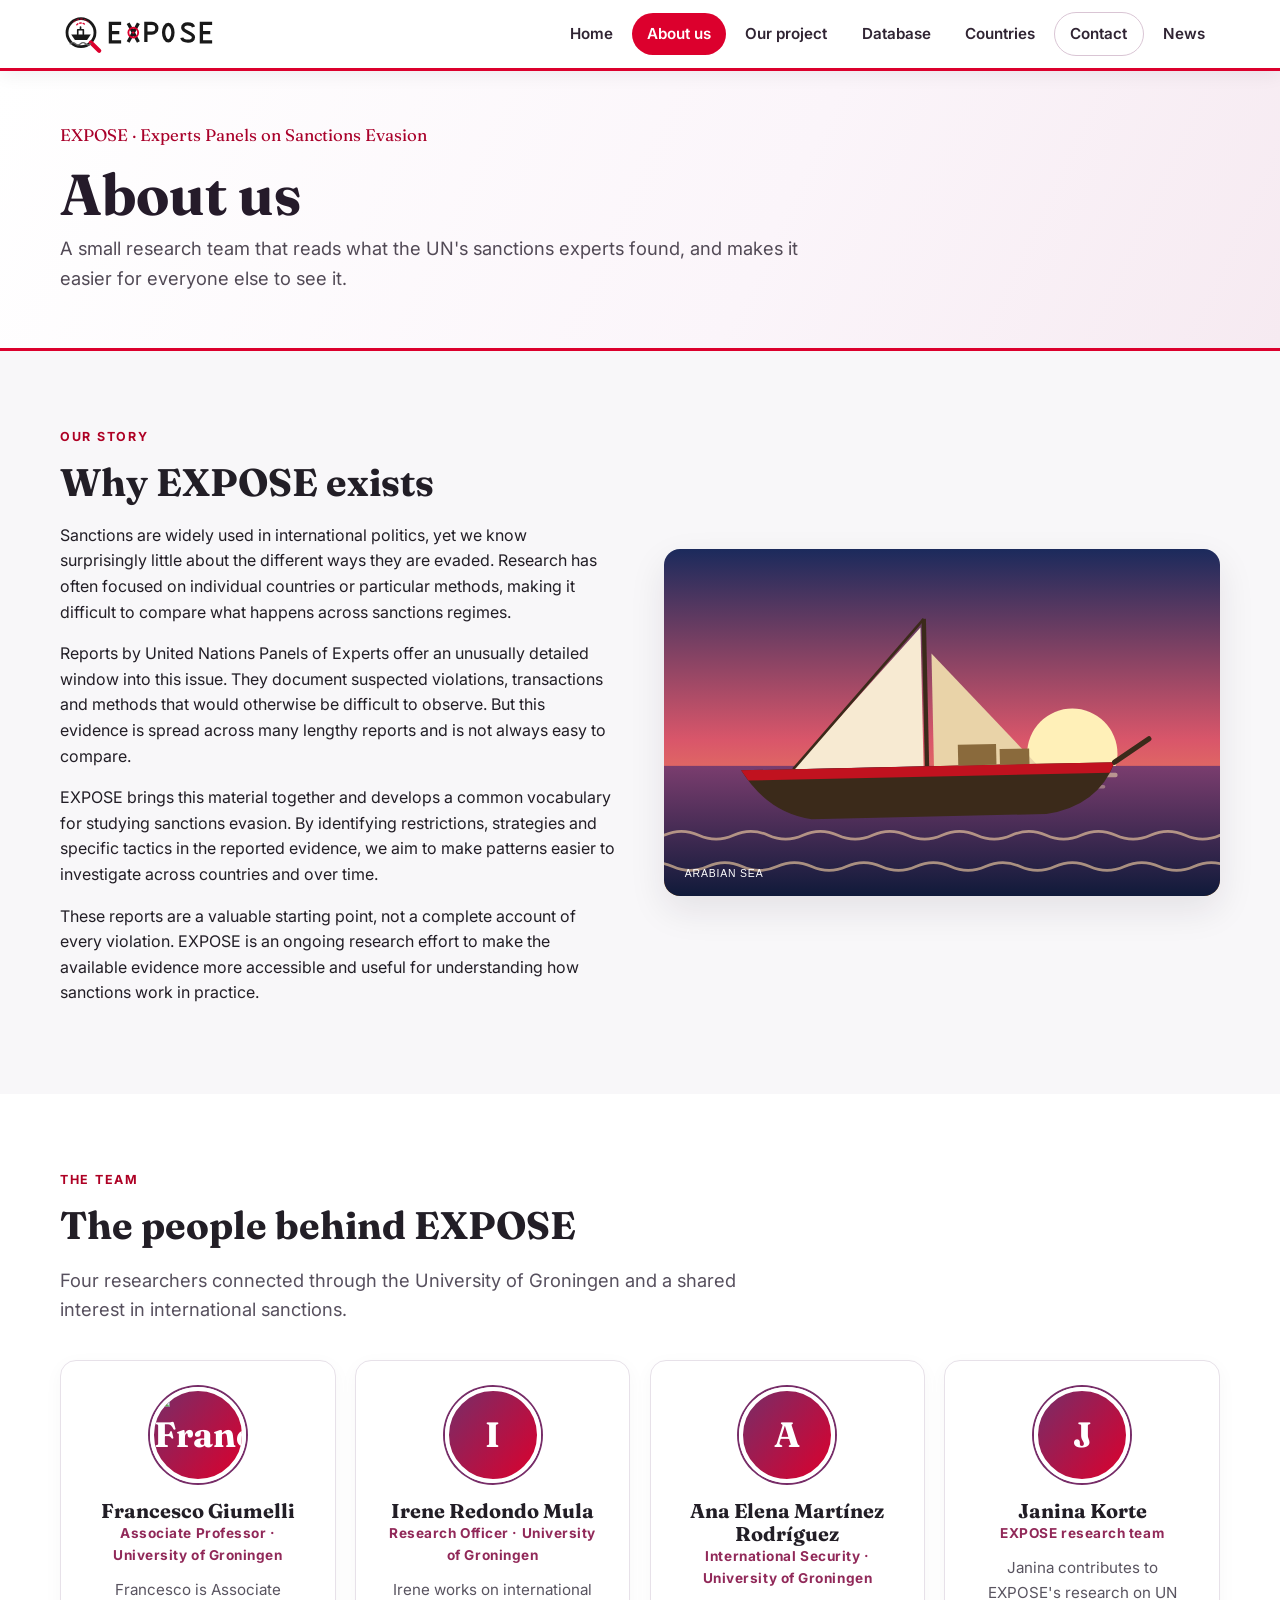
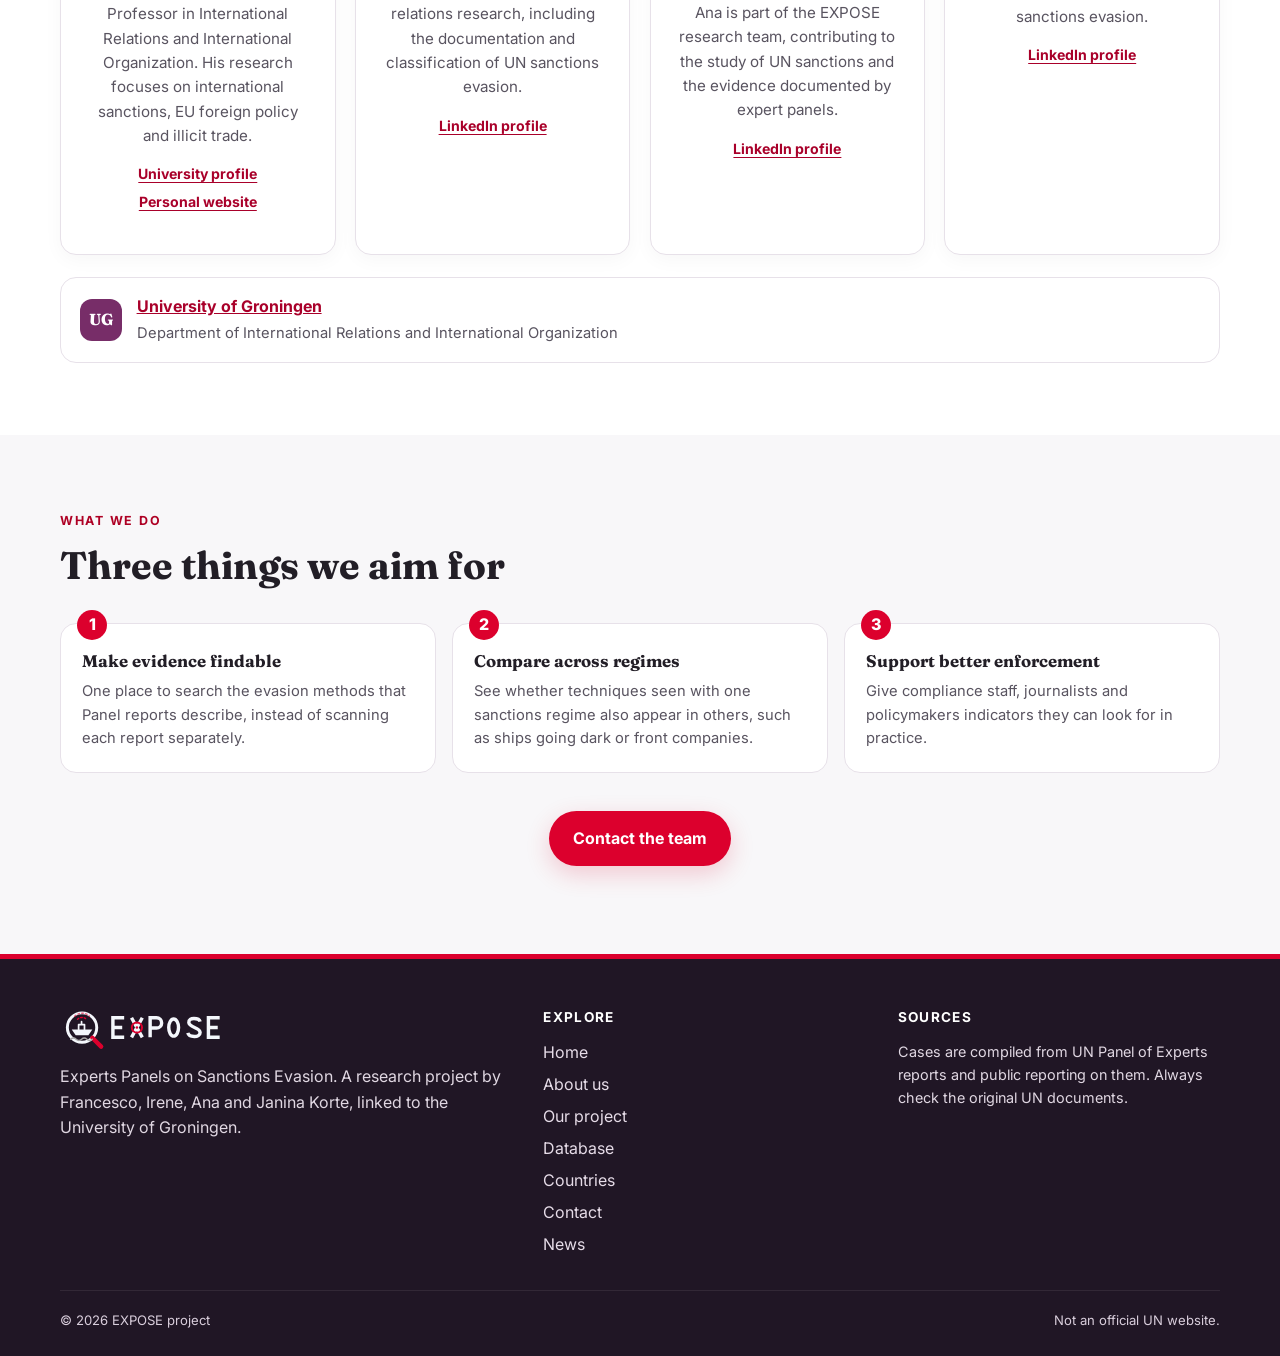
==== commit 5f84dd83: "Fix HTML stylesheet placement and dark hero logo contrast" ====
--- a/about.html
+++ b/about.html
@@ -10,7 +10,8 @@
   <link href="https://fonts.googleapis.com/css2?family=Fraunces:opsz,wght@9..144,600;9..144,700&family=Inter:wght@400;600;700;800&display=swap" rel="stylesheet">
   <link rel="stylesheet" href="css/style.css">
   <link rel="stylesheet" href="css/document-search.css">
-  <link rel="stylesheet" href="css/rug-theme.css">\n</head>
+  <link rel="stylesheet" href="css/rug-theme.css">
+</head>
 <body data-page="about">
   <a class="skip" href="#main">Skip to content</a>
   <header class="site-header">
--- a/css/rug-theme.css
+++ b/css/rug-theme.css
@@ -1,72 +1,132 @@
-/* EXPOSE | Groningen-inspired red, black and white edition.
-   Branding is an aesthetic reference, not an official university identity.
-   Keep distinct colours for maps, coding categories and YES/NO/NO DATA. */
+/* EXPOSE — University of Groningen-inspired editorial palette.
+   The official UG palette: red #DC002D, black, white; secondary purple
+   #772D68, cyan #009CEF, aqua #35B6B4, pink #EC6581,
+   green #60B669 and yellow #FFDC64.
+   This independent research-site styling is not an official UG identity.
+   Keep semantic colours in the database and world map distinct. */
 :root{
- --navy:#171717;--navy-2:#292929;--navy-3:#3b3b3b;
- --ink:#1b1b1b;--muted:#585858;--bg:#f7f7f7;--card:#fff;--line:#e3e3e3;
- --amber:#dc002d;--amber-d:#b00024;--blue:#b00024;
- --shadow:0 10px 32px rgba(0,0,0,.075)
+ --rug-red:#dc002d;--rug-purple:#772d68;--rug-cyan:#009cef;
+ --rug-aqua:#35b6b4;--rug-pink:#ec6581;--rug-green:#60b669;
+ --rug-yellow:#ffdc64;--rug-deep:#24152a;
+ --navy:#24152a;--navy-2:#34213c;--navy-3:#772d68;
+ --ink:#221e26;--muted:#595460;--bg:#f8f7f9;--card:#fff;--line:#e7e1e9;
+ --amber:#dc002d;--amber-d:#ae0024;--blue:#a9002a;
+ --shadow:0 14px 36px rgba(36,21,42,.095);
 }
 body{background:var(--bg);color:var(--ink)}
-a{color:#b00024}a:hover{color:#8c001c}
-h1,h2,h3{color:#1b1b1b}
-.site-header{background:rgba(255,255,255,.97);border-bottom:3px solid #dc002d;box-shadow:0 3px 16px rgba(0,0,0,.055)}
-.menu a{color:#252525}
-.menu a:hover{color:#a50021;background:#f9e9ed}
-.menu a[aria-current="page"]{color:#fff;background:#dc002d}
-.menu .cta a{border-color:#dc002d}
-.menu-toggle{color:#222;border-color:#ccc}
-.hero{background:radial-gradient(700px 480px at 90% 10%,#f9e6eb 0%,transparent 75%),linear-gradient(145deg,#fff 0%,#fafafa 100%);color:#1b1b1b;border-bottom:1px solid #eaeaea}
-.hero h1,.hero .expansion{color:#1b1b1b}
-.hero .lead{color:#555}
-.hero .expansion b{color:#dc002d}
-.hero-art img{filter:drop-shadow(0 18px 30px rgba(0,0,0,.12))}
-.page-hero{background:linear-gradient(120deg,#fff 0%,#fbeef1 100%);color:#262626;border-bottom:1px solid #e9e9e9}
-.page-hero h1{color:#191919}
-.page-hero .tagline{color:#b00024}
-.page-hero .lead{color:#555}
-.btn-primary{background:#dc002d;color:#fff;box-shadow:0 8px 22px rgba(220,0,45,.18)}
-.btn-primary:hover{background:#b00024;color:#fff}
-.btn-dark{background:#222;color:#fff}
-.btn-outline{border-color:#b00024;color:#b00024}
-.btn-outline:hover{background:#fbeef1}
-.hero .btn-ghost{border-color:#b00024;color:#b00024}
-.hero .btn-ghost:hover{background:#fbeef1}
-.stats{background:#222}
-.stat .num{color:#fff}
-.stat .lab{color:#d7d7d7}
-.eyebrow{color:#b00024}
+h1,h2,h3{color:var(--ink)}
+a{color:#a9002a}
+a:hover{color:#82001f}
+.container{max-width:1160px}
+.site-header{
+ background:rgba(255,255,255,.97);
+ border-bottom:3px solid var(--rug-red);
+ box-shadow:0 3px 18px rgba(36,21,42,.07)
+}
+.menu a{color:#302433}
+.menu a:hover{color:#8d0030;background:#faedf3}
+.menu a[aria-current="page"]{background:var(--rug-red);color:#fff}
+.menu .cta a{border-color:#d9c5d4}
+.menu-toggle{color:#2c2230;border-color:#cdbecb}
+.brand img{height:42px}
+.eyebrow{color:#ae0024}
+.lead{color:#57505e}
+.hero{
+ position:relative;
+ background:
+  radial-gradient(650px 460px at 96% 8%,rgba(119,45,104,.75),transparent 80%),
+  radial-gradient(570px 450px at 85% 110%,rgba(0,156,239,.15),transparent 79%),
+  linear-gradient(135deg,#231428 0%,#351e3c 55%,#522647 100%);
+ color:#f9f6fb;
+ border-bottom:5px solid var(--rug-red);
+}
+.hero h1{color:#fff}
+.hero .expansion{color:#f5e9f3}
+.hero .expansion b{color:#ffdc64}
+.hero .lead{color:#f0e7f0}
+.hero .logo-big{filter:drop-shadow(0 5px 18px rgba(0,0,0,.16))}
+.hero-art img{filter:drop-shadow(0 22px 32px rgba(0,0,0,.15))}
+.hero .btn-ghost{color:#fff;border-color:rgba(255,255,255,.76)}
+.hero .btn-ghost:hover{background:rgba(255,255,255,.13);color:#fff}
+.hero .btn-primary{box-shadow:0 9px 28px rgba(220,0,45,.26)}
+.page-hero{
+ background:linear-gradient(115deg,#fff 0%,#fbf5fa 60%,#f6eaf1 100%);
+ color:#2a2130;border-bottom:3px solid var(--rug-red)
+}
+.page-hero h1{color:#251b2a}
+.page-hero .tagline{color:#a9002a}
+.page-hero .lead{color:#524a56}
+.btn-primary{background:#dc002d;color:#fff;box-shadow:0 8px 24px rgba(220,0,45,.19)}
+.btn-primary:hover{background:#a90024;color:#fff}
+.btn-dark{background:#332039;color:#fff}
+.btn-dark:hover{background:#532b56;color:#fff}
+.btn-outline{border-color:#9b0032;color:#9b0032;background:#fff}
+.btn-outline:hover{background:#f9e8ef;color:#870029}
+.stats{background:#26182c}
+.stat{border-right-color:rgba(255,255,255,.13)}
+.stat .num{color:#ffdc64}
+.stat .lab{color:#e5d9e6}
+.section-alt{background:#fff}
+.pillars{gap:1rem}
+.pillar{background:#fff;border:1px solid #e7dce7;box-shadow:0 4px 18px rgba(36,21,42,.04)}
+.pillar:nth-child(1){border-top:4px solid #dc002d}
+.pillar:nth-child(2){border-top:4px solid #009cef}
+.pillar:nth-child(3){border-top:4px solid #35b6b4}
+.pillar b{color:#302034}
 .step::before{background:#dc002d;color:#fff}
 .progress i{background:#dc002d}
-.tab[aria-selected="true"],.seg button[aria-pressed="true"],.pill-x{background:#dc002d;border-color:#dc002d;color:#fff}
-.badge{background:#272727}
-.badge.year{background:#fbe8ec;color:#9b001f}
-.spotlight{background:#222;color:#f2f2f2}
+.tab[aria-selected="true"],.seg button[aria-pressed="true"],.pill-x{
+ background:#772d68;border-color:#772d68;color:#fff
+}
+.tabpanel{background:#fcf9fc}
+.badge{background:#3f2744}
+.badge.year{background:#f8eaf3;color:#70265e}
+.spotlight{
+ background:
+  radial-gradient(420px 320px at 95% 15%,rgba(119,45,104,.48),transparent 80%),
+  linear-gradient(125deg,#24152a,#3c2046);
+ color:#f4edf5;border:1px solid #6b426c;
+ box-shadow:0 14px 35px rgba(36,21,42,.18)
+}
 .spotlight h2,.spotlight h3{color:#fff}
-.spotlight .btn-ghost{color:#fff;border-color:#fff}
-.spotlight .btn-ghost:hover{background:#3a3a3a}
-.avatar{background:linear-gradient(135deg,#292929,#b00024);box-shadow:0 0 0 2px #dc002d}
-.person .role{color:#a80022}
-.uni .dot{background:#dc002d;color:#fff}
-input:focus,select:focus,textarea:focus{border-color:#dc002d;outline-color:rgba(220,0,45,.2)}
-.chip:has(input:focus-visible){outline-color:rgba(220,0,45,.25)}
-.db-view-tabs button[aria-selected="true"]{border-bottom-color:#dc002d;color:#171717}
-.db-search-primary input:focus{border-color:#dc002d}
-.db-active-pair{background:#fbeef1;border-left-color:#dc002d}
-.db-chip{background:#f2f2f2;color:#333}
-.db-full-document{background:#fafafa}
-#mx-table thead th{background:#f4f4f4}
-#mx-table tbody th{background:#fafafa}
-#mx-table th.db-matrix-corner{background:#ededed}
-.db-cell-details{background:#fafafa}
-.news-category{color:#9c0020;background:#fbe8ed}
-.site-footer{background:#191919;color:#d0d0d0}
-.site-footer a{color:#e2e2e2}
+.spotlight .eyebrow{color:#ffdc64}
+.spotlight p{color:#f2eaf2}
+.spotlight .btn-ghost{color:#fff;border-color:rgba(255,255,255,.8)}
+.spotlight .btn-ghost:hover{background:rgba(255,255,255,.14);color:#fff}
+.spotlight .tag{color:#25202a}
+.avatar{background:linear-gradient(130deg,#772d68,#dc002d);box-shadow:0 0 0 2px #772d68}
+.person .role{color:#912959}
+.person{box-shadow:0 5px 19px rgba(36,21,42,.035)}
+.uni .dot{background:#772d68;color:#fff}
+input:focus,select:focus,textarea:focus{border-color:#772d68;outline-color:rgba(119,45,104,.22)}
+.chip:has(input:focus-visible){outline-color:rgba(119,45,104,.3)}
+.filters,.db-search-panel,.db-evidence-card,.db-document-card{
+ box-shadow:0 5px 20px rgba(36,21,42,.045)
+}
+.db-view-tabs button[aria-selected="true"]{border-bottom-color:#dc002d;color:#251b2a}
+.db-search-primary input:focus{border-color:#772d68}
+.db-active-pair{background:#f9edf5;border-left-color:#dc002d}
+.db-chip{background:#f3ecf5;color:#4d3153}
+.db-chip.strategy{background:#fff3dc;color:#744915}
+.db-chip.tactic{background:#eee7f5;color:#53348a}
+.db-full-document{background:#faf8fc}
+#mx-table thead th{background:#f3edf5}
+#mx-table tbody th{background:#fbf9fc}
+#mx-table th.db-matrix-corner{background:#ece1ed}
+.db-cell-details{background:#faf8fc}
+.news-post{border-top:4px solid #772d68;box-shadow:0 6px 20px rgba(36,21,42,.05)}
+.news-category{color:#772d68;background:#f6e9f3}
+.site-footer{background:#201625;color:#e0d7e2;border-top:5px solid #dc002d}
+.site-footer h4{color:#fff}
+.site-footer a{color:#e6dce8}
 .site-footer a:hover{color:#fff}
-.site-footer .legal{color:#c7c7c7}
-:focus-visible{outline:3px solid #dc002d;outline-offset:3px}
+.site-footer .legal{color:#d9cedc}
+:focus-visible{outline:3px solid #009cef;outline-offset:3px}
 @media(max-width:860px){
  .menu{background:#fff;border-bottom:2px solid #dc002d}
- .menu a{color:#222}
+ .menu a{color:#302433}
  .menu a[aria-current="page"]{color:#fff}
 }
+@media(prefers-reduced-motion:reduce){
+ .hero-art img,.hero .logo-big{filter:none}
+}
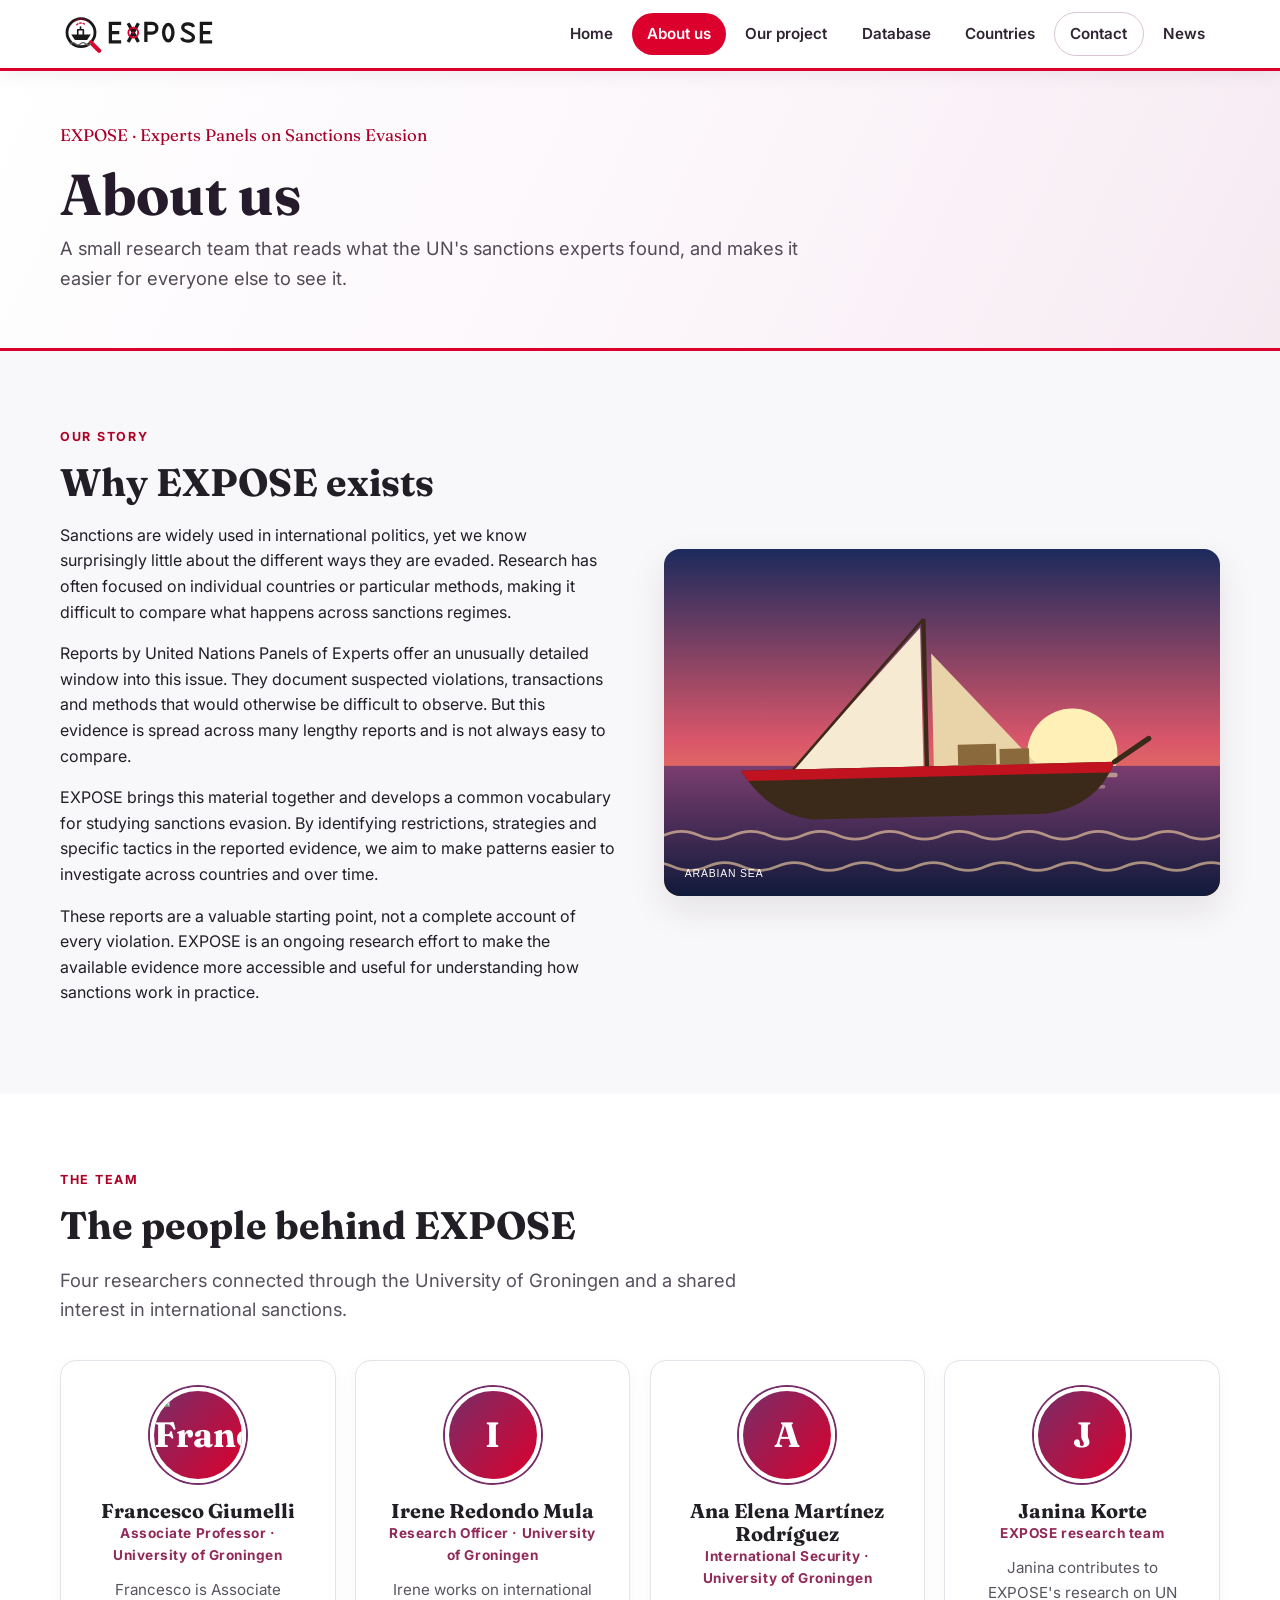
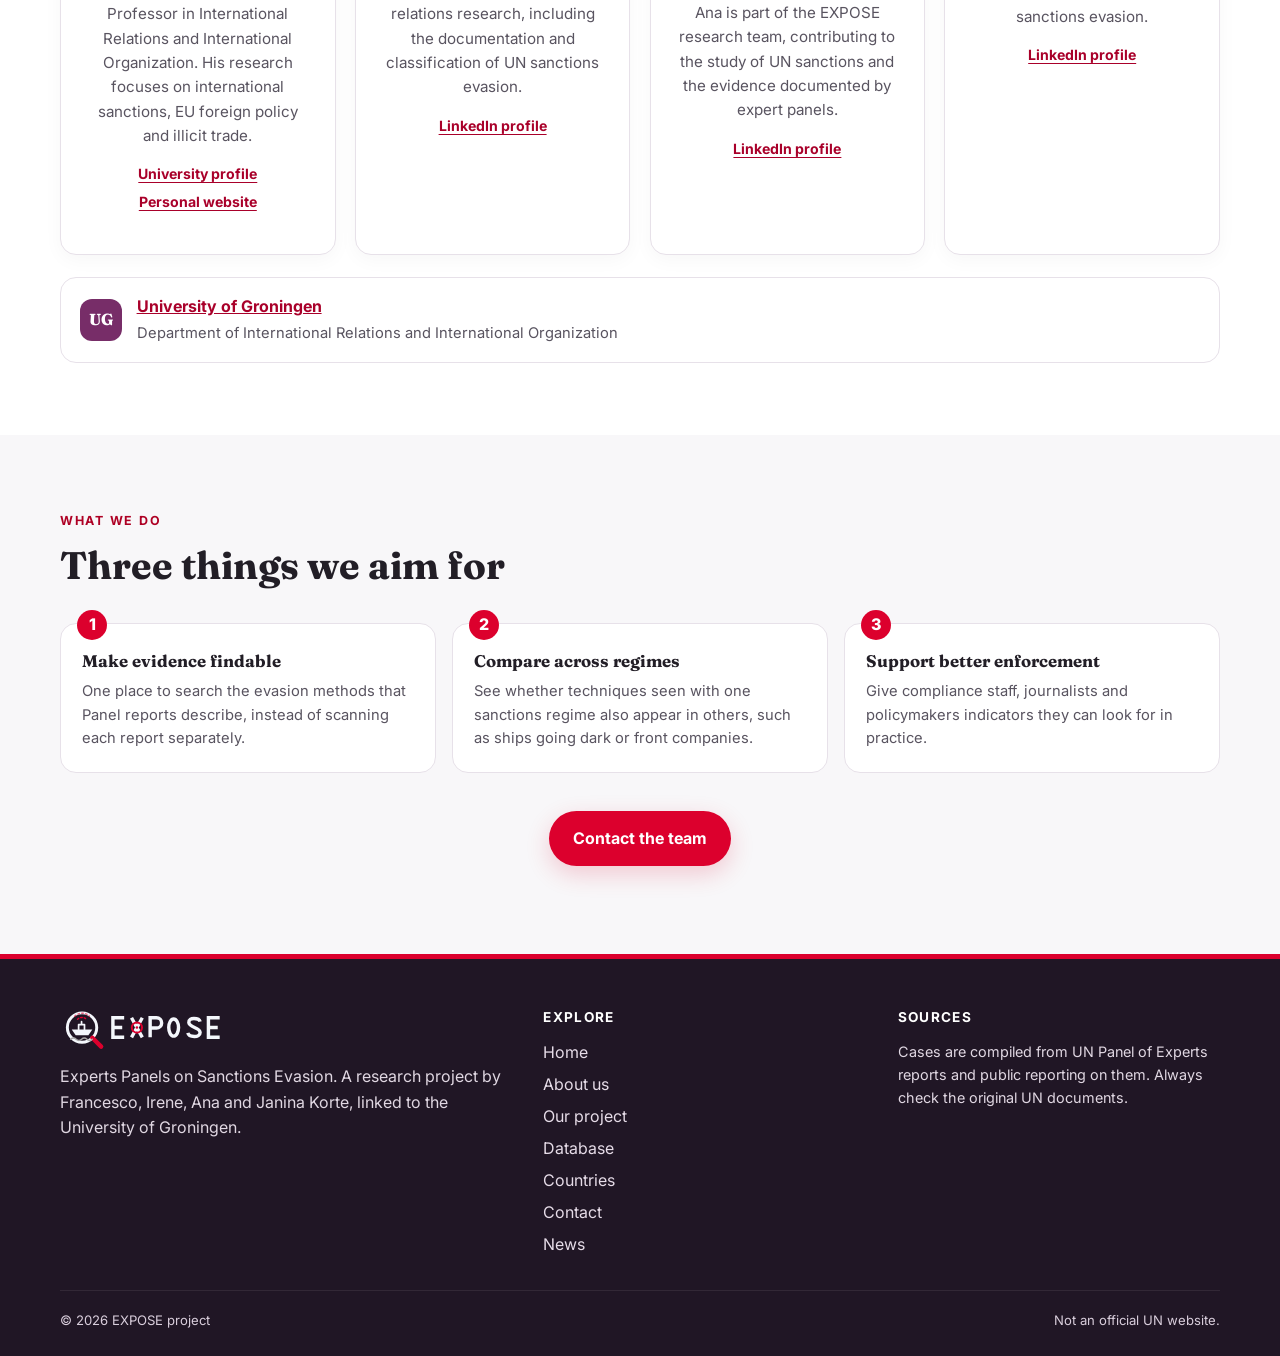
==== commit 80c6e578: "Bust browser cache so new RUG design is visible" ====
--- a/about.html
+++ b/about.html
@@ -10,7 +10,7 @@
   <link href="https://fonts.googleapis.com/css2?family=Fraunces:opsz,wght@9..144,600;9..144,700&family=Inter:wght@400;600;700;800&display=swap" rel="stylesheet">
   <link rel="stylesheet" href="css/style.css">
   <link rel="stylesheet" href="css/document-search.css">
-  <link rel="stylesheet" href="css/rug-theme.css">
+  <link rel="stylesheet" href="css/rug-theme.css?v=20261118-purple3">
 </head>
 <body data-page="about">
   <a class="skip" href="#main">Skip to content</a>
